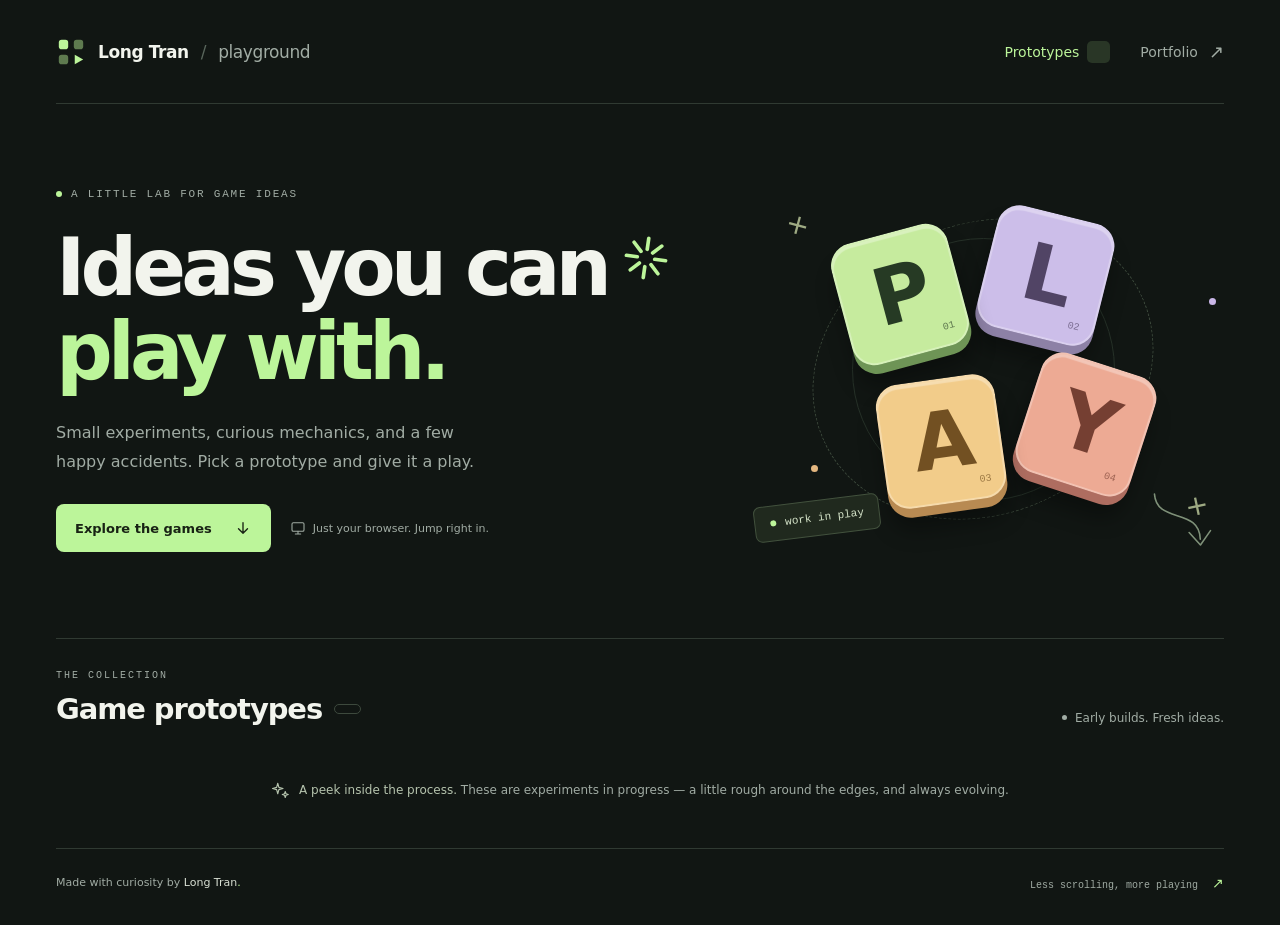
==== site/index.html @ a081f053 "Show gameplay demo videos on prototype card hover" ====
<!doctype html>
<html lang="en">
<head>
  <meta charset="utf-8">
  <meta name="viewport" content="width=device-width, initial-scale=1">
  <meta name="description" content="A little playground for game ideas. Explore Long Tran's experiments and play the latest prototypes in your browser.">
  <meta name="theme-color" content="#111613">
  <title>Game Prototypes · Long Tran</title>
  <link rel="icon" href="./assets/playground.svg" type="image/svg+xml">
  <link rel="stylesheet" href="./catalog.css">
  <script src="./catalog.js" defer></script>
</head>
<body>
  <a class="skip-link" href="#prototypes">Skip to prototypes</a>
  <div class="catalog">
    <header class="site-header">
      <a class="brand" href="/" aria-label="Long Tran portfolio">
        <svg class="brand-mark" viewBox="0 0 32 32" fill="none" aria-hidden="true"><rect x="3" y="3" width="10" height="10" rx="3" fill="currentColor"/><rect x="19" y="3" width="10" height="10" rx="3" fill="currentColor" opacity=".45"/><rect x="3" y="19" width="10" height="10" rx="3" fill="currentColor" opacity=".45"/><path d="m20 19 9 5-9 5V19Z" fill="currentColor"/></svg>
        <span>Long Tran<span class="brand-divider">/</span><span class="brand-section">playground</span></span>
      </a>
      <nav class="navigation" aria-label="Main navigation">
        <a class="current" href="#prototypes">Prototypes <span class="nav-count"><!-- COUNT --></span></a>
        <a class="portfolio-link" href="/">Portfolio <span aria-hidden="true">↗</span></a>
      </nav>
    </header>
    <main>
      <section class="intro" aria-labelledby="page-title">
        <div class="intro-copy">
          <p class="eyebrow"><span class="status-dot" aria-hidden="true"></span> A little lab for game ideas</p>
          <h1 id="page-title">Ideas you can<br><span>play with.</span><svg class="title-spark" viewBox="0 0 60 60" fill="none" aria-hidden="true"><path d="M30 3v15m0 24v15M3 30h15m24 0h15M11 11l11 11m16 16 11 11M11 49l11-11m16-16 11-11" stroke="currentColor" stroke-width="5" stroke-linecap="round"/></svg></h1>
          <p class="description">Small experiments, curious mechanics, and a few happy accidents. Pick a prototype and give it a play.</p>
          <div class="intro-actions">
            <a class="button button-primary" href="#prototypes">Explore the games <svg viewBox="0 0 24 24" fill="none" aria-hidden="true"><path d="M12 5v14m-6-6 6 6 6-6" stroke="currentColor" stroke-width="1.8" stroke-linecap="round" stroke-linejoin="round"/></svg></a>
            <span class="browser-note"><svg viewBox="0 0 24 24" fill="none" aria-hidden="true"><rect x="3" y="4" width="18" height="13" rx="2" stroke="currentColor" stroke-width="1.6"/><path d="M8 21h8m-4-4v4" stroke="currentColor" stroke-width="1.6" stroke-linecap="round"/></svg>Just your browser. Jump right in.</span>
          </div>
        </div>
        <div class="hero-art" aria-hidden="true">
          <div class="orbit orbit-outer"></div><div class="orbit orbit-inner"></div>
          <span class="art-cross cross-one">+</span><span class="art-cross cross-two">+</span>
          <span class="art-dot dot-one"></span><span class="art-dot dot-two"></span>
          <div class="play-tile tile-p">P<span>01</span></div><div class="play-tile tile-l">L<span>02</span></div>
          <div class="play-tile tile-a">A<span>03</span></div><div class="play-tile tile-y">Y<span>04</span></div>
          <div class="art-caption"><span class="status-dot"></span> work in play</div>
          <svg class="art-arrow" viewBox="0 0 100 70" fill="none"><path d="M4 7c12 37 60 2 71 42m-16-5 18 12 8-21" stroke="currentColor" stroke-width="2" stroke-linecap="round" stroke-linejoin="round"/></svg>
        </div>
      </section>
      <section id="prototypes" class="library" aria-labelledby="library-title" tabindex="-1">
        <div class="library-heading">
          <div><p class="eyebrow section-eyebrow">The collection</p><h2 id="library-title">Game prototypes<span class="collection-count"><!-- COUNT --></span></h2></div>
          <p class="library-note"><span class="status-dot" aria-hidden="true"></span> Early builds. Fresh ideas.</p>
        </div>
        <!-- GAMES -->
        <aside class="playtest-note"><svg viewBox="0 0 24 24" fill="none" aria-hidden="true"><path d="m9 3 1.5 5.5L16 10l-5.5 1.5L9 17l-1.5-5.5L2 10l5.5-1.5L9 3Zm10 11 1 3 3 1-3 1-1 3-1-3-3-1 3-1 1-3Z" stroke="currentColor" stroke-width="1.5" stroke-linejoin="round"/></svg><p>A peek inside the process.<span> These are experiments in progress — a little rough around the edges, and always evolving.</span></p></aside>
      </section>
    </main>
    <footer class="site-footer"><p>Made with curiosity by <a href="/">Long Tran</a><span class="footer-dot" aria-hidden="true">.</span></p><span>Less scrolling, more playing <span aria-hidden="true">↗</span></span></footer>
  </div>
</body>
</html>
---- site/catalog.css ----
:root {
  color-scheme: dark;
  font-family: "Segoe UI", system-ui, sans-serif;
  color: #f2f4ed;
  background: #111613;
  --muted: #a1aca4;
  --accent: #bcf59a;
  --surface: #191f1b;
  --line: #303a32;
  --radius: 20px;
}
* { box-sizing: border-box; }
html { scroll-behavior: smooth; }
body { margin: 0; -webkit-font-smoothing: antialiased; }
a { color: inherit; text-decoration: none; touch-action: manipulation; }
svg { flex-shrink: 0; }
a:focus-visible, .library:focus-visible { outline: 3px solid var(--accent); outline-offset: 6px; border-radius: 5px; }
.skip-link { position: fixed; z-index: 10; top: 12px; left: 12px; padding: 12px 20px; color: #111613; background: var(--accent); border-radius: 8px; transform: translateY(-160%); }
.skip-link:focus { transform: translateY(0); }
.catalog { width: min(100% - 112px, 1248px); margin: 0 auto; }
.site-header { display: flex; align-items: center; justify-content: space-between; gap: 24px; min-height: 104px; border-bottom: 1px solid var(--line); }
.brand { display: inline-flex; align-items: center; gap: 12px; min-height: 44px; font-size: 17px; font-weight: 650; letter-spacing: -.4px; }
.brand-mark { width: 30px; height: 30px; color: var(--accent); }
.brand-divider { margin: 0 12px; color: #59665c; font-weight: 400; }
.brand-section { color: var(--muted); font-weight: 400; }
.navigation { display: flex; align-items: center; gap: 30px; font-size: 14px; }
.navigation a { display: inline-flex; align-items: center; gap: 8px; min-height: 44px; }
.navigation .current { color: var(--accent); }
.nav-count { display: grid; place-items: center; min-width: 23px; min-height: 22px; padding: 0 5px; background: #293626; border-radius: 5px; font: 11px ui-monospace, monospace; }
.portfolio-link { color: var(--muted); }
.portfolio-link span { margin-left: 3px; font-size: 18px; }
.brand:hover, .portfolio-link:hover, .site-footer a:hover { color: var(--accent); }
.intro { display: grid; grid-template-columns: 1.25fr 1fr; align-items: center; gap: 40px; padding: 82px 0 86px; }
.eyebrow { display: flex; align-items: center; gap: 9px; margin: 0 0 23px; color: var(--muted); font: 11px/1.5 ui-monospace, "Cascadia Mono", monospace; letter-spacing: 1.8px; text-transform: uppercase; }
.status-dot { display: inline-block; width: 6px; height: 6px; flex: 0 0 6px; border-radius: 50%; background: var(--accent); }
h1 { position: relative; width: fit-content; margin: 0; font-size: clamp(54px, 6.2vw, 84px); line-height: 1.06; font-weight: 700; letter-spacing: -5px; }
h1 > span { color: var(--accent); }
.title-spark { position: absolute; width: 44px; height: 44px; top: 10px; right: -61px; color: var(--accent); transform: rotate(8deg); }
.description { max-width: 420px; margin: 25px 0 28px; color: var(--muted); font-size: 16px; line-height: 1.8; }
.intro-actions { display: flex; align-items: center; flex-wrap: wrap; gap: 19px; }
.button { display: inline-flex; justify-content: center; align-items: center; gap: 22px; min-height: 48px; padding: 0 19px; border-radius: 8px; font-size: 13px; font-weight: 650; transition: background .18s, transform .18s; }
.button svg { width: 18px; height: 18px; }
.button-primary { color: #182214; background: var(--accent); }
.button-primary:hover { background: #d1ffb7; transform: translateY(-2px); }
.button-primary:active { transform: translateY(0); }
.browser-note { display: inline-flex; align-items: center; gap: 7px; color: var(--muted); font-size: 11px; }
.browser-note svg { width: 16px; height: 16px; }
.hero-art { position: relative; width: 100%; max-width: 470px; height: 345px; justify-self: end; }
.orbit { position: absolute; border: 1px dashed #3c493b; border-radius: 50%; }
.orbit-outer { width: 350px; height: 350px; left: 54px; top: -3px; transform: rotate(-24deg) scaleY(.83); }
.orbit-inner { width: 263px; height: 263px; left: 98px; top: 41px; border-style: solid; border-color: #263128; }
.play-tile { position: absolute; display: grid; place-items: center; width: 120px; height: 125px; border-radius: 23px; border: 2px solid #ffffff47; color: #263a24; font-size: 79px; line-height: 1; font-weight: 800; letter-spacing: -5px; box-shadow: inset 0 3px 1px #ffffff55, 0 9px 0 var(--tile-edge), 0 22px 22px #0005; }
.play-tile > span { position: absolute; bottom: 12px; right: 13px; font: 10px ui-monospace, monospace; letter-spacing: 0; opacity: .65; }
.tile-p { --tile-edge: #6e9456; left: 86px; top: 35px; background: #c6eb9e; transform: rotate(-15deg); z-index: 2; }
.tile-l { --tile-edge: #8d81a6; left: 232px; top: 16px; background: #ccbee9; transform: rotate(14deg); color: #514465; }
.tile-a { --tile-edge: #b88a52; left: 127px; top: 182px; background: #f2cc8a; transform: rotate(-8deg); color: #725022; z-index: 3; }
.tile-y { --tile-edge: #ae6d60; left: 272px; top: 165px; background: #edaa94; transform: rotate(18deg); color: #753f32; z-index: 2; }
.art-cross { position: absolute; color: #9eaa83; font-size: 28px; font-weight: 300; }
.cross-one { top: 11px; left: 32px; transform: rotate(15deg); }
.cross-two { bottom: 20px; right: 16px; transform: rotate(-12deg); }
.art-dot { position: absolute; width: 7px; height: 7px; border-radius: 50%; background: #c9b6e7; }
.dot-one { top: 101px; right: 8px; }
.dot-two { bottom: 70px; left: 57px; background: #e4b780; }
.art-caption { position: absolute; z-index: 4; left: 0; bottom: 6px; display: flex; align-items: center; gap: 9px; padding: 11px 15px; border: 1px solid #42513d; border-radius: 7px; background: #20291e; color: #d6e5ca; font: 11px ui-monospace, monospace; transform: rotate(-7deg); }
.art-arrow { position: absolute; width: 78px; height: 60px; right: 1px; bottom: -12px; color: #7e9078; transform: rotate(14deg); }
.library { scroll-margin-top: 30px; padding-bottom: 48px; }
.library-heading { display: flex; justify-content: space-between; align-items: flex-end; flex-wrap: wrap; gap: 20px; padding: 29px 0 26px; border-top: 1px solid var(--line); }
.section-eyebrow { margin-bottom: 8px; font-size: 10px; letter-spacing: 2px; }
h2 { display: flex; align-items: center; gap: 12px; margin: 0; font-size: 29px; line-height: 1.25; font-weight: 600; letter-spacing: -1.1px; }
.collection-count { min-width: 27px; padding: 4px 7px; border: 1px solid #3d493d; border-radius: 7px; color: #c2cdbf; font: 12px/1 ui-monospace, monospace; text-align: center; letter-spacing: 0; }
.library-note { display: flex; align-items: center; gap: 8px; margin: 0 0 3px; color: var(--muted); font-size: 12px; }
.library-note .status-dot { width: 5px; height: 5px; flex-basis: 5px; background: #a1aca4; }
.games { display: grid; grid-template-columns: repeat(3, minmax(0, 1fr)); gap: 22px; margin: 0; padding: 0; list-style: none; }
.games > li { min-width: 0; }
.game { display: flex; flex-direction: column; height: 100%; overflow: hidden; border: 1px solid var(--line); border-radius: var(--radius); background: var(--surface); transition: border-color .2s, transform .2s, box-shadow .2s; }
.game:hover { border-color: #7b9869; transform: translateY(-5px); box-shadow: 0 14px 30px #0003; }
.game:active { transform: translateY(-1px); }
.game:focus-visible { outline-offset: 5px; border-radius: var(--radius); }
.game-art { position: relative; overflow: hidden; aspect-ratio: 1.6; background: #25382e; }
.game-art img { display: block; width: 100%; height: 100%; object-fit: cover; transition: transform .3s, filter .2s, opacity .2s; }
.game:hover .game-art img { transform: scale(1.035); }
.game-demo { position: absolute; inset: 0; width: 100%; height: 100%; object-fit: contain; opacity: 0; pointer-events: none; transition: opacity .2s; }
.game.is-previewing .game-demo { opacity: 1; }
.game.is-previewing .game-art img { filter: blur(7px); opacity: .28; transform: scale(1.08); }
.preview-hint { position: absolute; bottom: 12px; left: 12px; display: none; align-items: center; gap: 5px; padding: 7px 9px; border: 1px solid #ffffff29; border-radius: 6px; background: #102319e6; color: #f5f7ef; font-size: 10px; pointer-events: none; }
.preview-hint svg { width: 12px; height: 12px; }
.preview-label-playing { display: none; }
.is-previewing .preview-label-idle { display: none; }
.is-previewing .preview-label-playing { display: inline; }
.preview-enabled:focus-visible .preview-hint { display: inline-flex; }
@media (hover: hover) and (pointer: fine) { .preview-enabled .preview-hint { display: inline-flex; } }
.game-number { position: absolute; top: 15px; left: 16px; color: #ffffffae; font: 10px ui-monospace, monospace; letter-spacing: 1px; }
.build-badge { position: absolute; top: 14px; right: 14px; display: flex; align-items: center; gap: 6px; padding: 6px 8px; color: #f5f7ef; background: #102319c9; border: 1px solid #ffffff29; border-radius: 5px; font: 9px ui-monospace, monospace; letter-spacing: .3px; }
.build-badge .status-dot { width: 4px; height: 4px; flex-basis: 4px; }
.game-body { display: flex; flex-direction: column; flex: 1; padding: 23px 23px 20px; }
.game-category { margin: 0 0 10px; color: #b1bead; font: 10px ui-monospace, monospace; letter-spacing: 1.3px; text-transform: uppercase; }
.game h3 { margin: 0; font-size: 23px; font-weight: 600; line-height: 1.25; letter-spacing: -.7px; }
.game-description { margin: 12px 0 22px; color: var(--muted); font-size: 13px; line-height: 1.8; }
.game-footer { display: flex; align-items: center; justify-content: space-between; gap: 10px; margin-top: auto; padding-top: 17px; border-top: 1px solid var(--line); }
.platform { display: inline-flex; align-items: center; gap: 6px; color: var(--muted); font-size: 11px; }
.platform svg { width: 14px; height: 14px; }
.play-link { display: inline-flex; align-items: center; gap: 7px; min-height: 28px; color: var(--accent); font-size: 12px; font-weight: 600; }
.play-link svg { width: 15px; height: 15px; }
.playtest-note { display: flex; justify-content: center; align-items: flex-start; gap: 10px; padding: 26px 0 0; color: #b6c4ae; }
.playtest-note svg { width: 18px; height: 18px; margin-top: 1px; }
.playtest-note p { margin: 0; font-size: 12px; line-height: 1.7; }
.playtest-note p > span { color: var(--muted); }
.empty { padding: 48px 24px; border: 1px dashed var(--line); border-radius: var(--radius); color: var(--muted); line-height: 1.7; text-align: center; }
.site-footer { display: flex; justify-content: space-between; align-items: center; gap: 16px; padding: 25px 0 32px; border-top: 1px solid var(--line); color: var(--muted); font-size: 11px; line-height: 1.7; }
.site-footer p { margin: 0; }
.site-footer a { color: #d9e0d4; }
.footer-dot { color: var(--accent); }
.site-footer > span { font: 10px ui-monospace, monospace; }
.site-footer > span > span { margin-left: 8px; color: var(--accent); font-size: 14px; }
@media (min-width: 1440px) { .intro { padding: 94px 0 100px; } }
@media (max-width: 1100px) {
  .catalog { width: calc(100% - 64px); }
  .intro { grid-template-columns: 1.15fr 1fr; gap: 0; padding: 66px 0 72px; }
  h1 { letter-spacing: -3px; }
  .title-spark { width: 33px; height: 33px; right: -44px; }
  .hero-art { transform: scale(.85); transform-origin: right center; }
  .intro-actions { align-items: flex-start; flex-direction: column; gap: 14px; }
  .games { gap: 16px; }
  .game-body { padding: 20px 18px 17px; }
  .game h3 { font-size: 21px; }
}
@media (max-width: 780px) {
  .catalog { width: calc(100% - 40px); }
  .site-header { min-height: 84px; }
  .navigation { gap: 18px; }
  .brand-section, .brand-divider { display: none; }
  .intro { grid-template-columns: 1fr; position: relative; padding: 55px 0 46px; }
  .intro-copy { z-index: 1; }
  h1 { font-size: 66px; }
  .hero-art { position: absolute; right: -13px; top: 34px; width: 470px; opacity: .27; transform: scale(.72); transform-origin: right top; pointer-events: none; }
  .description { max-width: 390px; }
  .intro-actions { flex-direction: row; align-items: center; gap: 18px; }
  .games { grid-template-columns: repeat(2, minmax(0, 1fr)); gap: 18px; }
  .game-art { aspect-ratio: 1.45; }
  .playtest-note { justify-content: flex-start; }
}
@media (max-width: 540px) {
  .catalog { width: calc(100% - 36px); }
  .site-header { min-height: 76px; gap: 12px; }
  .brand { font-size: 15px; gap: 8px; }
  .brand-mark { width: 26px; height: 26px; }
  .navigation { gap: 16px; font-size: 12px; }
  .nav-count { display: none; }
  .intro { padding-top: 43px; padding-bottom: 37px; }
  .eyebrow { font-size: 9px; letter-spacing: 1.5px; margin-bottom: 21px; }
  h1 { font-size: clamp(46px, 12.8vw, 66px); letter-spacing: -2.8px; }
  .title-spark { top: 7px; right: -35px; width: 27px; height: 27px; }
  .hero-art { display: none; }
  .description { font-size: 16px; line-height: 1.8; margin: 23px 0; }
  .intro-actions { gap: 15px; }
  .button { min-height: 48px; font-size: 12px; }
  .browser-note { font-size: 10px; }
  .library-heading { padding: 24px 0; gap: 14px; }
  .section-eyebrow { margin-bottom: 8px; }
  h2 { font-size: 27px; }
  .library-note { font-size: 11px; }
  .games { grid-template-columns: 1fr; gap: 22px; }
  .game-art { aspect-ratio: 1.65; }
  .game-body { padding: 22px; }
  .game h3 { font-size: 24px; }
  .game-description { font-size: 16px; margin-bottom: 20px; }
  .game-category { font-size: 10px; }
  .game-footer { padding-top: 16px; }
  .play-link { font-size: 13px; min-height: 30px; }
  .platform { font-size: 12px; }
  .playtest-note { padding-top: 24px; }
  .playtest-note p { font-size: 12px; }
  .library { padding-bottom: 30px; }
  .site-footer { align-items: flex-start; flex-direction: column; gap: 10px; padding: 22px 0 26px; }
}
@media (prefers-reduced-motion: reduce) {
  html { scroll-behavior: auto; }
  *, *::before, *::after { transition: none !important; }
  .preview-hint { display: none !important; }
}
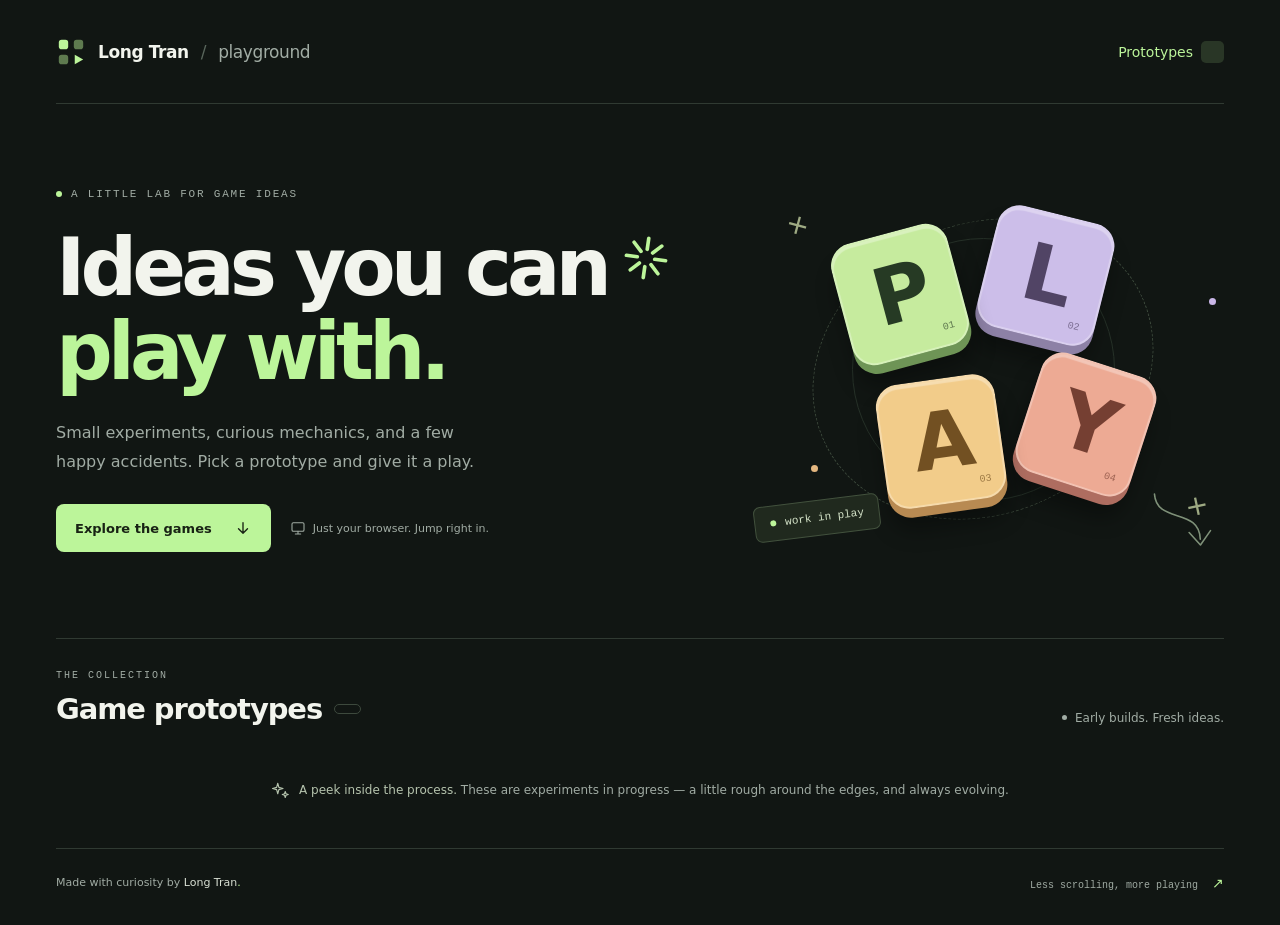
==== commit 04fd5f04: "Remove portfolio button from prototype navigation" ====
--- a/site/index.html
+++ b/site/index.html
@@ -20,7 +20,6 @@
       </a>
       <nav class="navigation" aria-label="Main navigation">
         <a class="current" href="#prototypes">Prototypes <span class="nav-count"><!-- COUNT --></span></a>
-        <a class="portfolio-link" href="/">Portfolio <span aria-hidden="true">↗</span></a>
       </nav>
     </header>
     <main>
--- a/site/catalog.css
+++ b/site/catalog.css
@@ -27,9 +27,7 @@
 .navigation a { display: inline-flex; align-items: center; gap: 8px; min-height: 44px; }
 .navigation .current { color: var(--accent); }
 .nav-count { display: grid; place-items: center; min-width: 23px; min-height: 22px; padding: 0 5px; background: #293626; border-radius: 5px; font: 11px ui-monospace, monospace; }
-.portfolio-link { color: var(--muted); }
-.portfolio-link span { margin-left: 3px; font-size: 18px; }
-.brand:hover, .portfolio-link:hover, .site-footer a:hover { color: var(--accent); }
+.brand:hover, .site-footer a:hover { color: var(--accent); }
 .intro { display: grid; grid-template-columns: 1.25fr 1fr; align-items: center; gap: 40px; padding: 82px 0 86px; }
 .eyebrow { display: flex; align-items: center; gap: 9px; margin: 0 0 23px; color: var(--muted); font: 11px/1.5 ui-monospace, "Cascadia Mono", monospace; letter-spacing: 1.8px; text-transform: uppercase; }
 .status-dot { display: inline-block; width: 6px; height: 6px; flex: 0 0 6px; border-radius: 50%; background: var(--accent); }
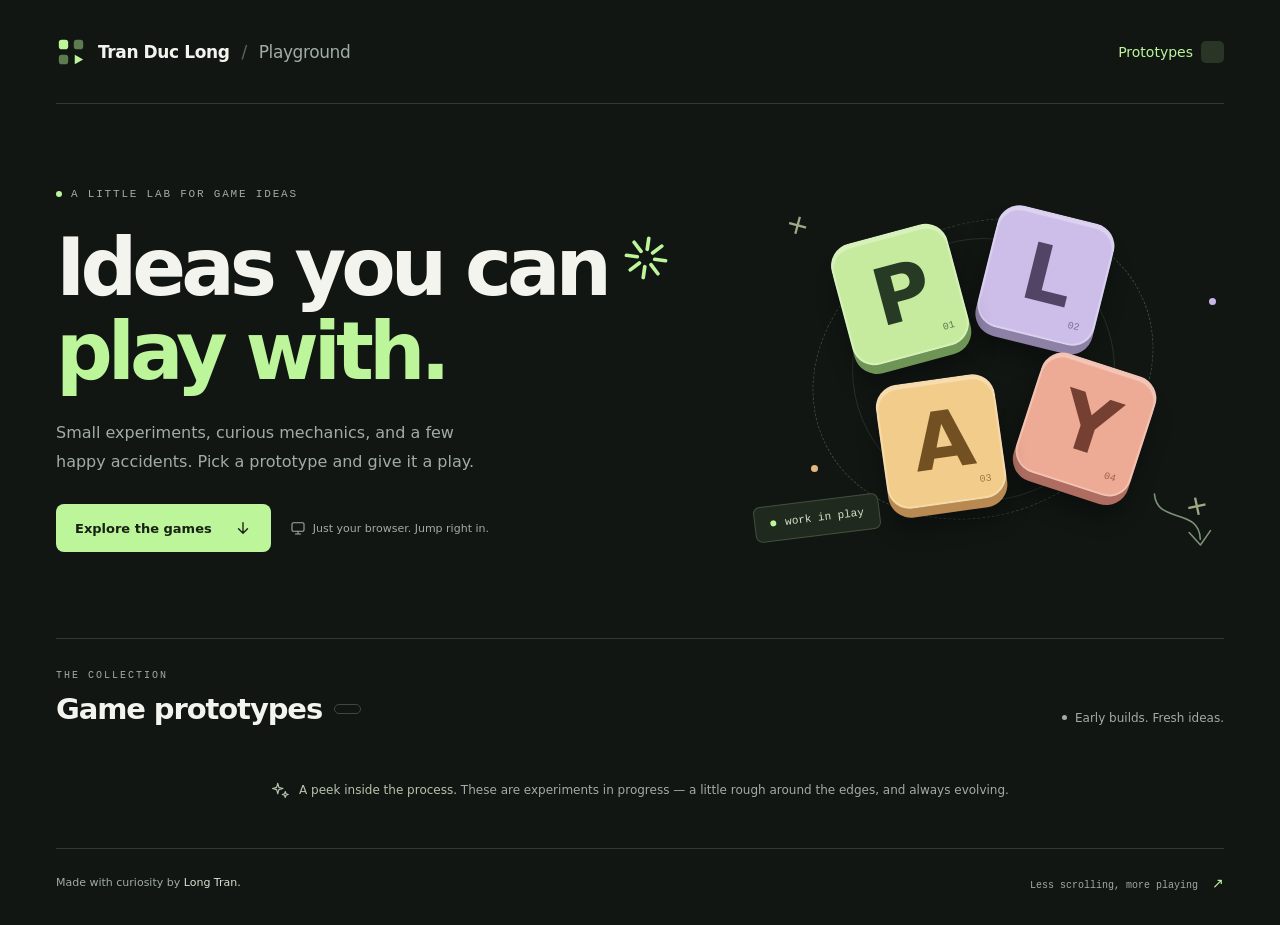
==== commit e04e3438: "Update playground brand to Tran Duc Long" ====
--- a/site/index.html
+++ b/site/index.html
@@ -14,10 +14,10 @@
   <a class="skip-link" href="#prototypes">Skip to prototypes</a>
   <div class="catalog">
     <header class="site-header">
-      <a class="brand" href="/" aria-label="Long Tran portfolio">
+      <div class="brand">
         <svg class="brand-mark" viewBox="0 0 32 32" fill="none" aria-hidden="true"><rect x="3" y="3" width="10" height="10" rx="3" fill="currentColor"/><rect x="19" y="3" width="10" height="10" rx="3" fill="currentColor" opacity=".45"/><rect x="3" y="19" width="10" height="10" rx="3" fill="currentColor" opacity=".45"/><path d="m20 19 9 5-9 5V19Z" fill="currentColor"/></svg>
-        <span>Long Tran<span class="brand-divider">/</span><span class="brand-section">playground</span></span>
-      </a>
+        <span>Tran Duc Long<span class="brand-divider">/</span><span class="brand-section">Playground</span></span>
+      </div>
       <nav class="navigation" aria-label="Main navigation">
         <a class="current" href="#prototypes">Prototypes <span class="nav-count"><!-- COUNT --></span></a>
       </nav>
--- a/site/catalog.css
+++ b/site/catalog.css
@@ -27,7 +27,7 @@
 .navigation a { display: inline-flex; align-items: center; gap: 8px; min-height: 44px; }
 .navigation .current { color: var(--accent); }
 .nav-count { display: grid; place-items: center; min-width: 23px; min-height: 22px; padding: 0 5px; background: #293626; border-radius: 5px; font: 11px ui-monospace, monospace; }
-.brand:hover, .site-footer a:hover { color: var(--accent); }
+.site-footer a:hover { color: var(--accent); }
 .intro { display: grid; grid-template-columns: 1.25fr 1fr; align-items: center; gap: 40px; padding: 82px 0 86px; }
 .eyebrow { display: flex; align-items: center; gap: 9px; margin: 0 0 23px; color: var(--muted); font: 11px/1.5 ui-monospace, "Cascadia Mono", monospace; letter-spacing: 1.8px; text-transform: uppercase; }
 .status-dot { display: inline-block; width: 6px; height: 6px; flex: 0 0 6px; border-radius: 50%; background: var(--accent); }
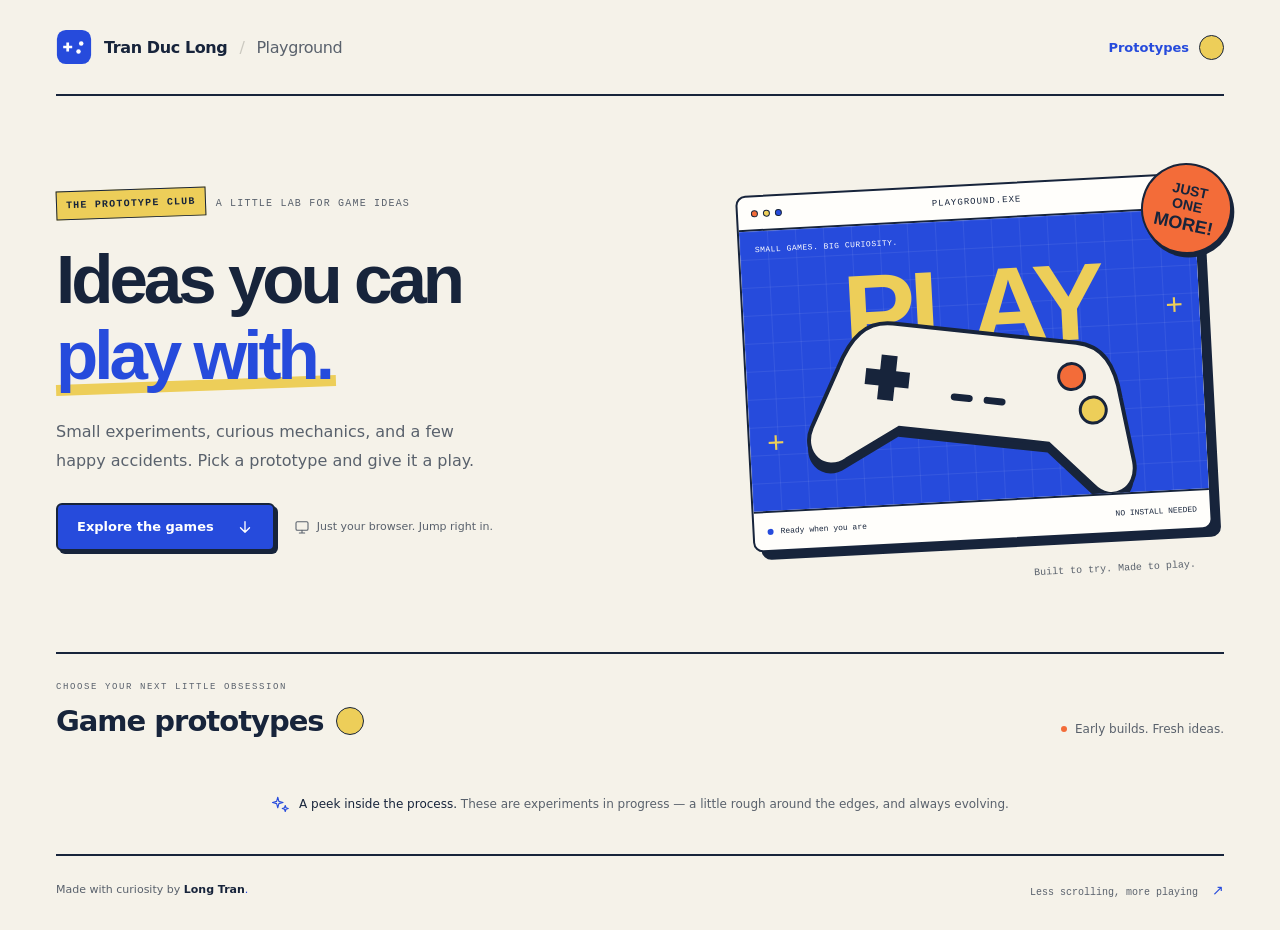
==== commit b9dca50b: "Redesign prototype homepage with Arcade Lab theme" ====
--- a/site/index.html
+++ b/site/index.html
@@ -4,7 +4,7 @@
   <meta charset="utf-8">
   <meta name="viewport" content="width=device-width, initial-scale=1">
   <meta name="description" content="A little playground for game ideas. Explore Long Tran's experiments and play the latest prototypes in your browser.">
-  <meta name="theme-color" content="#111613">
+  <meta name="theme-color" content="#f5f2e9">
   <title>Game Prototypes · Long Tran</title>
   <link rel="icon" href="./assets/playground.svg" type="image/svg+xml">
   <link rel="stylesheet" href="./catalog.css">
@@ -15,7 +15,7 @@
   <div class="catalog">
     <header class="site-header">
       <div class="brand">
-        <svg class="brand-mark" viewBox="0 0 32 32" fill="none" aria-hidden="true"><rect x="3" y="3" width="10" height="10" rx="3" fill="currentColor"/><rect x="19" y="3" width="10" height="10" rx="3" fill="currentColor" opacity=".45"/><rect x="3" y="19" width="10" height="10" rx="3" fill="currentColor" opacity=".45"/><path d="m20 19 9 5-9 5V19Z" fill="currentColor"/></svg>
+        <svg class="brand-mark" viewBox="0 0 40 40" fill="none" aria-hidden="true"><rect x="1" y="1" width="38" height="38" rx="10" fill="currentColor"/><path d="M13 15v10m-5-5h10" stroke="#fff" stroke-width="3"/><circle cx="28" cy="16" r="2.5" fill="#fff"/><circle cx="25" cy="25" r="2.5" fill="#fff"/></svg>
         <span>Tran Duc Long<span class="brand-divider">/</span><span class="brand-section">Playground</span></span>
       </div>
       <nav class="navigation" aria-label="Main navigation">
@@ -25,8 +25,8 @@
     <main>
       <section class="intro" aria-labelledby="page-title">
         <div class="intro-copy">
-          <p class="eyebrow"><span class="status-dot" aria-hidden="true"></span> A little lab for game ideas</p>
-          <h1 id="page-title">Ideas you can<br><span>play with.</span><svg class="title-spark" viewBox="0 0 60 60" fill="none" aria-hidden="true"><path d="M30 3v15m0 24v15M3 30h15m24 0h15M11 11l11 11m16 16 11 11M11 49l11-11m16-16 11-11" stroke="currentColor" stroke-width="5" stroke-linecap="round"/></svg></h1>
+          <p class="eyebrow"><span class="eyebrow-label">The prototype club</span> A little lab for game ideas</p>
+          <h1 id="page-title">Ideas you can<br><span>play with.</span></h1>
           <p class="description">Small experiments, curious mechanics, and a few happy accidents. Pick a prototype and give it a play.</p>
           <div class="intro-actions">
             <a class="button button-primary" href="#prototypes">Explore the games <svg viewBox="0 0 24 24" fill="none" aria-hidden="true"><path d="M12 5v14m-6-6 6 6 6-6" stroke="currentColor" stroke-width="1.8" stroke-linecap="round" stroke-linejoin="round"/></svg></a>
@@ -34,18 +34,23 @@
           </div>
         </div>
         <div class="hero-art" aria-hidden="true">
-          <div class="orbit orbit-outer"></div><div class="orbit orbit-inner"></div>
-          <span class="art-cross cross-one">+</span><span class="art-cross cross-two">+</span>
-          <span class="art-dot dot-one"></span><span class="art-dot dot-two"></span>
-          <div class="play-tile tile-p">P<span>01</span></div><div class="play-tile tile-l">L<span>02</span></div>
-          <div class="play-tile tile-a">A<span>03</span></div><div class="play-tile tile-y">Y<span>04</span></div>
-          <div class="art-caption"><span class="status-dot"></span> work in play</div>
-          <svg class="art-arrow" viewBox="0 0 100 70" fill="none"><path d="M4 7c12 37 60 2 71 42m-16-5 18 12 8-21" stroke="currentColor" stroke-width="2" stroke-linecap="round" stroke-linejoin="round"/></svg>
+          <div class="arcade-window">
+            <div class="arcade-toolbar"><span class="window-dots"><i></i><i></i><i></i></span><span>PLAYGROUND.EXE</span><span>↗</span></div>
+            <div class="arcade-screen">
+              <div class="screen-label"><span>Small games. Big curiosity.</span><span>01 / ∞</span></div>
+              <span class="screen-word">PLAY</span>
+              <svg class="controller" viewBox="0 0 360 190" fill="none"><path d="M88 31c-27 0-41 18-50 50L18 143c-8 27 18 45 38 28l49-37h150l49 37c20 17 46-1 38-28l-20-62c-9-32-23-50-50-50H88Z" fill="#17243b" transform="translate(0 9)"/><path d="M88 31c-27 0-41 18-50 50L18 143c-8 27 18 45 38 28l49-37h150l49 37c20 17 46-1 38-28l-20-62c-9-32-23-50-50-50H88Z" fill="#f5f2e9" stroke="#17243b" stroke-width="4"/><path d="M88 63v45m-22-22h44" stroke="#17243b" stroke-width="16" stroke-linejoin="round"/><circle cx="271" cy="65" r="13" fill="#f36c39" stroke="#17243b" stroke-width="3"/><circle cx="296" cy="96" r="13" fill="#edce59" stroke="#17243b" stroke-width="3"/><rect x="153" y="94" width="22" height="7" rx="3.5" fill="#17243b"/><rect x="186" y="94" width="22" height="7" rx="3.5" fill="#17243b"/></svg>
+              <span class="screen-cross cross-one">+</span><span class="screen-cross cross-two">+</span>
+            </div>
+            <div class="arcade-status"><span><span class="status-dot"></span> Ready when you are</span><span>NO INSTALL NEEDED</span></div>
+          </div>
+          <div class="play-sticker">JUST<br>ONE<br><span>MORE!</span></div>
+          <span class="art-caption">Built to try. Made to play.</span>
         </div>
       </section>
       <section id="prototypes" class="library" aria-labelledby="library-title" tabindex="-1">
         <div class="library-heading">
-          <div><p class="eyebrow section-eyebrow">The collection</p><h2 id="library-title">Game prototypes<span class="collection-count"><!-- COUNT --></span></h2></div>
+          <div><p class="eyebrow section-eyebrow">Choose your next little obsession</p><h2 id="library-title">Game prototypes<span class="collection-count"><!-- COUNT --></span></h2></div>
           <p class="library-note"><span class="status-dot" aria-hidden="true"></span> Early builds. Fresh ideas.</p>
         </div>
         <!-- GAMES -->
--- a/site/catalog.css
+++ b/site/catalog.css
@@ -1,172 +1,197 @@
 :root {
-  color-scheme: dark;
-  font-family: "Segoe UI", system-ui, sans-serif;
-  color: #f2f4ed;
-  background: #111613;
-  --muted: #a1aca4;
-  --accent: #bcf59a;
-  --surface: #191f1b;
-  --line: #303a32;
-  --radius: 20px;
+  color-scheme: light;
+  --bg: #f5f2e9;
+  --surface: #fffefb;
+  --ink: #17243b;
+  --muted: #59616c;
+  --accent: #264bdc;
+  --accent-hover: #1737b0;
+  --on-accent: #ffffff;
+  --warm: #f36c39;
+  --yellow: #edce59;
+  --line: #cbc9c0;
+  --media-overlay: #17243bea;
+  --radius: 12px;
+  --font-body: "Segoe UI", system-ui, sans-serif;
+  --font-display: "Arial Black", "Segoe UI", sans-serif;
+  --font-mono: "Cascadia Mono", Consolas, monospace;
+  font-family: var(--font-body);
+  color: var(--ink);
+  background: var(--bg);
 }
 * { box-sizing: border-box; }
 html { scroll-behavior: smooth; }
 body { margin: 0; -webkit-font-smoothing: antialiased; }
 a { color: inherit; text-decoration: none; touch-action: manipulation; }
 svg { flex-shrink: 0; }
-a:focus-visible, .library:focus-visible { outline: 3px solid var(--accent); outline-offset: 6px; border-radius: 5px; }
-.skip-link { position: fixed; z-index: 10; top: 12px; left: 12px; padding: 12px 20px; color: #111613; background: var(--accent); border-radius: 8px; transform: translateY(-160%); }
+a:focus-visible, .library:focus-visible { outline: 3px solid var(--accent); outline-offset: 6px; border-radius: 4px; }
+.skip-link { position: fixed; z-index: 10; top: 12px; left: 12px; padding: 12px 20px; color: var(--on-accent); background: var(--accent); border-radius: 6px; transform: translateY(-160%); }
 .skip-link:focus { transform: translateY(0); }
 .catalog { width: min(100% - 112px, 1248px); margin: 0 auto; }
-.site-header { display: flex; align-items: center; justify-content: space-between; gap: 24px; min-height: 104px; border-bottom: 1px solid var(--line); }
-.brand { display: inline-flex; align-items: center; gap: 12px; min-height: 44px; font-size: 17px; font-weight: 650; letter-spacing: -.4px; }
-.brand-mark { width: 30px; height: 30px; color: var(--accent); }
-.brand-divider { margin: 0 12px; color: #59665c; font-weight: 400; }
+.site-header { display: flex; align-items: center; justify-content: space-between; gap: 24px; min-height: 96px; border-bottom: 2px solid var(--ink); }
+.brand { display: inline-flex; align-items: center; gap: 12px; min-height: 44px; font-size: 16px; font-weight: 700; letter-spacing: -.4px; }
+.brand-mark { width: 36px; height: 36px; color: var(--accent); }
+.brand-divider { margin: 0 12px; color: var(--line); font-weight: 400; }
 .brand-section { color: var(--muted); font-weight: 400; }
-.navigation { display: flex; align-items: center; gap: 30px; font-size: 14px; }
-.navigation a { display: inline-flex; align-items: center; gap: 8px; min-height: 44px; }
+.navigation { font-size: 13px; font-weight: 650; }
+.navigation a { display: inline-flex; align-items: center; gap: 10px; min-height: 44px; }
 .navigation .current { color: var(--accent); }
-.nav-count { display: grid; place-items: center; min-width: 23px; min-height: 22px; padding: 0 5px; background: #293626; border-radius: 5px; font: 11px ui-monospace, monospace; }
-.site-footer a:hover { color: var(--accent); }
-.intro { display: grid; grid-template-columns: 1.25fr 1fr; align-items: center; gap: 40px; padding: 82px 0 86px; }
-.eyebrow { display: flex; align-items: center; gap: 9px; margin: 0 0 23px; color: var(--muted); font: 11px/1.5 ui-monospace, "Cascadia Mono", monospace; letter-spacing: 1.8px; text-transform: uppercase; }
+.nav-count { display: grid; place-items: center; min-width: 25px; min-height: 25px; padding: 0 5px; color: var(--ink); background: var(--yellow); border: 1px solid var(--ink); border-radius: 50%; font: 11px var(--font-mono); }
+.intro { display: grid; grid-template-columns: 1.15fr 1fr; align-items: center; gap: 60px; padding: 75px 0 83px; }
+.eyebrow { display: flex; align-items: center; flex-wrap: wrap; gap: 10px; margin: 0 0 24px; color: var(--muted); font: 10px/1.5 var(--font-mono); letter-spacing: 1.2px; text-transform: uppercase; }
+.eyebrow-label { padding: 6px 9px; background: var(--yellow); color: var(--ink); border: 1px solid var(--ink); transform: rotate(-2deg); font-weight: 700; }
 .status-dot { display: inline-block; width: 6px; height: 6px; flex: 0 0 6px; border-radius: 50%; background: var(--accent); }
-h1 { position: relative; width: fit-content; margin: 0; font-size: clamp(54px, 6.2vw, 84px); line-height: 1.06; font-weight: 700; letter-spacing: -5px; }
-h1 > span { color: var(--accent); }
-.title-spark { position: absolute; width: 44px; height: 44px; top: 10px; right: -61px; color: var(--accent); transform: rotate(8deg); }
-.description { max-width: 420px; margin: 25px 0 28px; color: var(--muted); font-size: 16px; line-height: 1.8; }
+h1 { width: fit-content; margin: 0; font-family: var(--font-display); font-size: clamp(50px, 5.4vw, 76px); line-height: 1.09; font-weight: 900; letter-spacing: -4px; }
+h1 > span { position: relative; isolation: isolate; display: inline-block; color: var(--accent); }
+h1 > span::after { position: absolute; z-index: -1; content: ""; left: 0; right: -5px; bottom: 2px; height: 11px; background: var(--yellow); transform: rotate(-2deg); }
+.description { max-width: 420px; margin: 25px 0 27px; color: var(--muted); font-size: 16px; line-height: 1.8; }
 .intro-actions { display: flex; align-items: center; flex-wrap: wrap; gap: 19px; }
-.button { display: inline-flex; justify-content: center; align-items: center; gap: 22px; min-height: 48px; padding: 0 19px; border-radius: 8px; font-size: 13px; font-weight: 650; transition: background .18s, transform .18s; }
+.button { display: inline-flex; justify-content: center; align-items: center; gap: 22px; min-height: 48px; padding: 0 19px; border: 2px solid var(--ink); border-radius: 6px; font-size: 13px; font-weight: 700; transition: background .18s, transform .18s, box-shadow .18s; }
 .button svg { width: 18px; height: 18px; }
-.button-primary { color: #182214; background: var(--accent); }
-.button-primary:hover { background: #d1ffb7; transform: translateY(-2px); }
-.button-primary:active { transform: translateY(0); }
+.button-primary { color: var(--on-accent); background: var(--accent); box-shadow: 3px 3px 0 var(--ink); }
+.button-primary:hover { background: var(--accent-hover); transform: translate(-1px, -2px); box-shadow: 5px 5px 0 var(--ink); }
+.button-primary:active { transform: translate(2px, 2px); box-shadow: 1px 1px 0 var(--ink); }
 .browser-note { display: inline-flex; align-items: center; gap: 7px; color: var(--muted); font-size: 11px; }
 .browser-note svg { width: 16px; height: 16px; }
-.hero-art { position: relative; width: 100%; max-width: 470px; height: 345px; justify-self: end; }
-.orbit { position: absolute; border: 1px dashed #3c493b; border-radius: 50%; }
-.orbit-outer { width: 350px; height: 350px; left: 54px; top: -3px; transform: rotate(-24deg) scaleY(.83); }
-.orbit-inner { width: 263px; height: 263px; left: 98px; top: 41px; border-style: solid; border-color: #263128; }
-.play-tile { position: absolute; display: grid; place-items: center; width: 120px; height: 125px; border-radius: 23px; border: 2px solid #ffffff47; color: #263a24; font-size: 79px; line-height: 1; font-weight: 800; letter-spacing: -5px; box-shadow: inset 0 3px 1px #ffffff55, 0 9px 0 var(--tile-edge), 0 22px 22px #0005; }
-.play-tile > span { position: absolute; bottom: 12px; right: 13px; font: 10px ui-monospace, monospace; letter-spacing: 0; opacity: .65; }
-.tile-p { --tile-edge: #6e9456; left: 86px; top: 35px; background: #c6eb9e; transform: rotate(-15deg); z-index: 2; }
-.tile-l { --tile-edge: #8d81a6; left: 232px; top: 16px; background: #ccbee9; transform: rotate(14deg); color: #514465; }
-.tile-a { --tile-edge: #b88a52; left: 127px; top: 182px; background: #f2cc8a; transform: rotate(-8deg); color: #725022; z-index: 3; }
-.tile-y { --tile-edge: #ae6d60; left: 272px; top: 165px; background: #edaa94; transform: rotate(18deg); color: #753f32; z-index: 2; }
-.art-cross { position: absolute; color: #9eaa83; font-size: 28px; font-weight: 300; }
-.cross-one { top: 11px; left: 32px; transform: rotate(15deg); }
-.cross-two { bottom: 20px; right: 16px; transform: rotate(-12deg); }
-.art-dot { position: absolute; width: 7px; height: 7px; border-radius: 50%; background: #c9b6e7; }
-.dot-one { top: 101px; right: 8px; }
-.dot-two { bottom: 70px; left: 57px; background: #e4b780; }
-.art-caption { position: absolute; z-index: 4; left: 0; bottom: 6px; display: flex; align-items: center; gap: 9px; padding: 11px 15px; border: 1px solid #42513d; border-radius: 7px; background: #20291e; color: #d6e5ca; font: 11px ui-monospace, monospace; transform: rotate(-7deg); }
-.art-arrow { position: absolute; width: 78px; height: 60px; right: 1px; bottom: -12px; color: #7e9078; transform: rotate(14deg); }
-.library { scroll-margin-top: 30px; padding-bottom: 48px; }
-.library-heading { display: flex; justify-content: space-between; align-items: flex-end; flex-wrap: wrap; gap: 20px; padding: 29px 0 26px; border-top: 1px solid var(--line); }
-.section-eyebrow { margin-bottom: 8px; font-size: 10px; letter-spacing: 2px; }
-h2 { display: flex; align-items: center; gap: 12px; margin: 0; font-size: 29px; line-height: 1.25; font-weight: 600; letter-spacing: -1.1px; }
-.collection-count { min-width: 27px; padding: 4px 7px; border: 1px solid #3d493d; border-radius: 7px; color: #c2cdbf; font: 12px/1 ui-monospace, monospace; text-align: center; letter-spacing: 0; }
+.hero-art { position: relative; width: 100%; max-width: 480px; padding: 13px 20px 28px 0; justify-self: end; }
+.arcade-window { overflow: hidden; border: 2px solid var(--ink); border-radius: 10px; background: var(--surface); box-shadow: 8px 8px 0 var(--ink); transform: rotate(-3deg); }
+.arcade-toolbar { display: flex; justify-content: space-between; align-items: center; gap: 10px; height: 34px; padding: 0 13px; border-bottom: 2px solid var(--ink); font: 9px var(--font-mono); letter-spacing: 1px; }
+.window-dots { display: flex; gap: 5px; }
+.window-dots i { width: 7px; height: 7px; border: 1px solid var(--ink); border-radius: 50%; }
+.window-dots i:first-child { background: var(--warm); }
+.window-dots i:nth-child(2) { background: var(--yellow); }
+.window-dots i:last-child { background: var(--accent); }
+.arcade-screen { position: relative; display: flex; justify-content: center; align-items: flex-start; height: 280px; padding-top: 34px; overflow: hidden; color: var(--on-accent); background-color: var(--accent); background-image: linear-gradient(#ffffff12 1px, transparent 1px), linear-gradient(90deg, #ffffff12 1px, transparent 1px); background-size: 28px 28px; }
+.screen-label { position: absolute; display: flex; justify-content: space-between; left: 15px; right: 15px; top: 14px; font: 8px var(--font-mono); letter-spacing: .5px; text-transform: uppercase; }
+.screen-word { font: 900 clamp(70px, 8.5vw, 120px)/1 var(--font-display); letter-spacing: -6px; color: var(--yellow); }
+.controller { position: absolute; width: 79%; height: auto; bottom: 8px; left: 11%; transform: rotate(9deg); }
+.screen-cross { position: absolute; font: 30px var(--font-mono); color: var(--yellow); }
+.cross-one { left: 17px; bottom: 49px; }
+.cross-two { right: 16px; top: 80px; }
+.arcade-status { display: flex; justify-content: space-between; align-items: center; gap: 10px; min-height: 39px; padding: 0 13px; border-top: 2px solid var(--ink); font: 8px var(--font-mono); }
+.arcade-status > span:first-child { display: inline-flex; align-items: center; gap: 7px; }
+.play-sticker { position: absolute; top: -8px; right: -8px; display: flex; flex-direction: column; justify-content: center; width: 91px; height: 91px; border: 2px solid var(--ink); border-radius: 50%; background: var(--warm); box-shadow: 3px 3px 0 var(--ink); color: var(--ink); text-align: center; font: 900 14px/1.12 var(--font-display); transform: rotate(12deg); }
+.play-sticker > span { font-size: 18px; }
+.art-caption { position: absolute; bottom: -5px; right: 28px; color: var(--muted); font: 10px var(--font-mono); transform: rotate(-3deg); }
+.library { scroll-margin-top: 30px; padding-bottom: 40px; }
+.library-heading { display: flex; justify-content: space-between; align-items: flex-end; flex-wrap: wrap; gap: 20px; padding: 27px 0 25px; border-top: 2px solid var(--ink); }
+.section-eyebrow { margin-bottom: 8px; font-size: 9px; letter-spacing: 1.6px; }
+h2 { display: flex; align-items: center; gap: 12px; margin: 0; font-size: 29px; line-height: 1.25; font-weight: 750; letter-spacing: -1px; }
+.collection-count { display: grid; place-items: center; min-width: 28px; min-height: 28px; padding: 3px 7px; border: 1px solid var(--ink); border-radius: 50%; color: var(--ink); background: var(--yellow); font: 12px/1 var(--font-mono); letter-spacing: 0; }
 .library-note { display: flex; align-items: center; gap: 8px; margin: 0 0 3px; color: var(--muted); font-size: 12px; }
-.library-note .status-dot { width: 5px; height: 5px; flex-basis: 5px; background: #a1aca4; }
-.games { display: grid; grid-template-columns: repeat(3, minmax(0, 1fr)); gap: 22px; margin: 0; padding: 0; list-style: none; }
+.library-note .status-dot { background: var(--warm); }
+.games { display: grid; grid-template-columns: repeat(3, minmax(0, 1fr)); gap: 24px; margin: 0; padding: 0; list-style: none; }
 .games > li { min-width: 0; }
-.game { display: flex; flex-direction: column; height: 100%; overflow: hidden; border: 1px solid var(--line); border-radius: var(--radius); background: var(--surface); transition: border-color .2s, transform .2s, box-shadow .2s; }
-.game:hover { border-color: #7b9869; transform: translateY(-5px); box-shadow: 0 14px 30px #0003; }
-.game:active { transform: translateY(-1px); }
-.game:focus-visible { outline-offset: 5px; border-radius: var(--radius); }
-.game-art { position: relative; overflow: hidden; aspect-ratio: 1.6; background: #25382e; }
+.game { display: flex; flex-direction: column; height: 100%; overflow: hidden; border: 2px solid var(--ink); border-radius: var(--radius); background: var(--surface); box-shadow: 4px 4px 0 var(--ink); transition: transform .2s, box-shadow .2s; }
+.game:hover { transform: translate(-2px, -4px); box-shadow: 7px 8px 0 var(--ink); }
+.game:active { transform: translate(2px, 2px); box-shadow: 2px 2px 0 var(--ink); }
+.game:focus-visible { outline-offset: 7px; border-radius: var(--radius); }
+.game-art { position: relative; overflow: hidden; aspect-ratio: 1.6; background: var(--ink); border-bottom: 2px solid var(--ink); }
 .game-art img { display: block; width: 100%; height: 100%; object-fit: cover; transition: transform .3s, filter .2s, opacity .2s; }
 .game:hover .game-art img { transform: scale(1.035); }
 .game-demo { position: absolute; inset: 0; width: 100%; height: 100%; object-fit: contain; opacity: 0; pointer-events: none; transition: opacity .2s; }
 .game.is-previewing .game-demo { opacity: 1; }
 .game.is-previewing .game-art img { filter: blur(7px); opacity: .28; transform: scale(1.08); }
-.preview-hint { position: absolute; bottom: 12px; left: 12px; display: none; align-items: center; gap: 5px; padding: 7px 9px; border: 1px solid #ffffff29; border-radius: 6px; background: #102319e6; color: #f5f7ef; font-size: 10px; pointer-events: none; }
+.preview-hint { position: absolute; bottom: 12px; left: 12px; display: none; align-items: center; gap: 5px; padding: 7px 9px; border: 1px solid #ffffff80; border-radius: 4px; background: var(--media-overlay); color: var(--on-accent); font-size: 10px; pointer-events: none; }
 .preview-hint svg { width: 12px; height: 12px; }
 .preview-label-playing { display: none; }
 .is-previewing .preview-label-idle { display: none; }
 .is-previewing .preview-label-playing { display: inline; }
 .preview-enabled:focus-visible .preview-hint { display: inline-flex; }
 @media (hover: hover) and (pointer: fine) { .preview-enabled .preview-hint { display: inline-flex; } }
-.game-number { position: absolute; top: 15px; left: 16px; color: #ffffffae; font: 10px ui-monospace, monospace; letter-spacing: 1px; }
-.build-badge { position: absolute; top: 14px; right: 14px; display: flex; align-items: center; gap: 6px; padding: 6px 8px; color: #f5f7ef; background: #102319c9; border: 1px solid #ffffff29; border-radius: 5px; font: 9px ui-monospace, monospace; letter-spacing: .3px; }
+.game-number { position: absolute; top: 14px; left: 14px; padding: 6px 8px; border: 1px solid var(--ink); border-radius: 4px; color: var(--ink); background: var(--surface); font: 9px var(--font-mono); letter-spacing: .8px; }
+.build-badge { position: absolute; top: 14px; right: 14px; display: flex; align-items: center; gap: 6px; padding: 6px 8px; color: var(--ink); background: var(--yellow); border: 1px solid var(--ink); border-radius: 4px; font: 9px var(--font-mono); letter-spacing: .3px; }
 .build-badge .status-dot { width: 4px; height: 4px; flex-basis: 4px; }
-.game-body { display: flex; flex-direction: column; flex: 1; padding: 23px 23px 20px; }
-.game-category { margin: 0 0 10px; color: #b1bead; font: 10px ui-monospace, monospace; letter-spacing: 1.3px; text-transform: uppercase; }
-.game h3 { margin: 0; font-size: 23px; font-weight: 600; line-height: 1.25; letter-spacing: -.7px; }
+.game-body { display: flex; flex-direction: column; flex: 1; padding: 23px 22px 19px; }
+.game-category { margin: 0 0 10px; color: var(--accent); font: 10px var(--font-mono); letter-spacing: 1px; text-transform: uppercase; }
+.game h3 { margin: 0; font-size: 23px; font-weight: 750; line-height: 1.25; letter-spacing: -.7px; }
 .game-description { margin: 12px 0 22px; color: var(--muted); font-size: 13px; line-height: 1.8; }
-.game-footer { display: flex; align-items: center; justify-content: space-between; gap: 10px; margin-top: auto; padding-top: 17px; border-top: 1px solid var(--line); }
+.game-footer { display: flex; align-items: center; justify-content: space-between; gap: 10px; margin-top: auto; padding-top: 13px; border-top: 1px solid var(--line); }
 .platform { display: inline-flex; align-items: center; gap: 6px; color: var(--muted); font-size: 11px; }
 .platform svg { width: 14px; height: 14px; }
-.play-link { display: inline-flex; align-items: center; gap: 7px; min-height: 28px; color: var(--accent); font-size: 12px; font-weight: 600; }
+.play-link { display: inline-flex; align-items: center; gap: 7px; min-height: 36px; color: var(--accent); font-size: 12px; font-weight: 750; }
 .play-link svg { width: 15px; height: 15px; }
-.playtest-note { display: flex; justify-content: center; align-items: flex-start; gap: 10px; padding: 26px 0 0; color: #b6c4ae; }
-.playtest-note svg { width: 18px; height: 18px; margin-top: 1px; }
+.playtest-note { display: flex; justify-content: center; align-items: flex-start; gap: 10px; padding: 30px 0 0; color: var(--ink); }
+.playtest-note svg { width: 18px; height: 18px; margin-top: 1px; color: var(--accent); }
 .playtest-note p { margin: 0; font-size: 12px; line-height: 1.7; }
 .playtest-note p > span { color: var(--muted); }
-.empty { padding: 48px 24px; border: 1px dashed var(--line); border-radius: var(--radius); color: var(--muted); line-height: 1.7; text-align: center; }
-.site-footer { display: flex; justify-content: space-between; align-items: center; gap: 16px; padding: 25px 0 32px; border-top: 1px solid var(--line); color: var(--muted); font-size: 11px; line-height: 1.7; }
+.empty { padding: 48px 24px; border: 1px dashed var(--muted); border-radius: var(--radius); color: var(--muted); line-height: 1.7; text-align: center; }
+.site-footer { display: flex; justify-content: space-between; align-items: center; gap: 16px; padding: 25px 0 30px; border-top: 2px solid var(--ink); color: var(--muted); font-size: 11px; line-height: 1.7; }
 .site-footer p { margin: 0; }
-.site-footer a { color: #d9e0d4; }
+.site-footer a { color: var(--ink); font-weight: 650; }
+.site-footer a:hover { color: var(--accent); }
 .footer-dot { color: var(--accent); }
-.site-footer > span { font: 10px ui-monospace, monospace; }
+.site-footer > span { font: 10px var(--font-mono); }
 .site-footer > span > span { margin-left: 8px; color: var(--accent); font-size: 14px; }
-@media (min-width: 1440px) { .intro { padding: 94px 0 100px; } }
+@media (min-width: 1440px) { .intro { padding: 83px 0 89px; } }
 @media (max-width: 1100px) {
   .catalog { width: calc(100% - 64px); }
-  .intro { grid-template-columns: 1.15fr 1fr; gap: 0; padding: 66px 0 72px; }
-  h1 { letter-spacing: -3px; }
-  .title-spark { width: 33px; height: 33px; right: -44px; }
-  .hero-art { transform: scale(.85); transform-origin: right center; }
-  .intro-actions { align-items: flex-start; flex-direction: column; gap: 14px; }
-  .games { gap: 16px; }
-  .game-body { padding: 20px 18px 17px; }
+  .intro { gap: 35px; padding: 64px 0 70px; }
+  h1 { font-size: clamp(48px, 5.4vw, 65px); letter-spacing: -3px; }
+  .intro .eyebrow { max-width: 310px; font-size: 9px; }
+  .intro-actions { align-items: flex-start; flex-direction: column; gap: 16px; }
+  .arcade-screen { height: 250px; }
+  .screen-word { font-size: 92px; }
+  .play-sticker { width: 78px; height: 78px; font-size: 12px; }
+  .play-sticker > span { font-size: 15px; }
+  .games { gap: 19px; }
+  .game-body { padding: 20px 17px 16px; }
   .game h3 { font-size: 21px; }
+  .game-footer { flex-wrap: wrap; }
 }
 @media (max-width: 780px) {
   .catalog { width: calc(100% - 40px); }
   .site-header { min-height: 84px; }
-  .navigation { gap: 18px; }
   .brand-section, .brand-divider { display: none; }
-  .intro { grid-template-columns: 1fr; position: relative; padding: 55px 0 46px; }
-  .intro-copy { z-index: 1; }
-  h1 { font-size: 66px; }
-  .hero-art { position: absolute; right: -13px; top: 34px; width: 470px; opacity: .27; transform: scale(.72); transform-origin: right top; pointer-events: none; }
-  .description { max-width: 390px; }
-  .intro-actions { flex-direction: row; align-items: center; gap: 18px; }
-  .games { grid-template-columns: repeat(2, minmax(0, 1fr)); gap: 18px; }
+  .intro { grid-template-columns: 1fr; gap: 40px; padding: 49px 0 52px; }
+  .intro .eyebrow { max-width: none; }
+  h1 { font-size: 70px; }
+  .description { max-width: 460px; }
+  .intro-actions { flex-direction: row; align-items: center; gap: 19px; }
+  .hero-art { max-width: 440px; justify-self: center; }
+  .arcade-screen { height: 250px; }
+  .screen-word { font-size: 110px; }
+  .games { grid-template-columns: repeat(2, minmax(0, 1fr)); gap: 22px; }
   .game-art { aspect-ratio: 1.45; }
   .playtest-note { justify-content: flex-start; }
 }
 @media (max-width: 540px) {
   .catalog { width: calc(100% - 36px); }
   .site-header { min-height: 76px; gap: 12px; }
-  .brand { font-size: 15px; gap: 8px; }
-  .brand-mark { width: 26px; height: 26px; }
-  .navigation { gap: 16px; font-size: 12px; }
+  .brand { font-size: 14px; gap: 9px; }
+  .brand-mark { width: 30px; height: 30px; }
+  .navigation { font-size: 12px; }
   .nav-count { display: none; }
-  .intro { padding-top: 43px; padding-bottom: 37px; }
-  .eyebrow { font-size: 9px; letter-spacing: 1.5px; margin-bottom: 21px; }
-  h1 { font-size: clamp(46px, 12.8vw, 66px); letter-spacing: -2.8px; }
-  .title-spark { top: 7px; right: -35px; width: 27px; height: 27px; }
-  .hero-art { display: none; }
-  .description { font-size: 16px; line-height: 1.8; margin: 23px 0; }
-  .intro-actions { gap: 15px; }
+  .intro { gap: 35px; padding: 35px 0 39px; }
+  .intro .eyebrow { gap: 10px; margin-bottom: 21px; font-size: 8px; letter-spacing: .8px; }
+  .eyebrow-label { padding: 5px 7px; }
+  h1 { font-size: clamp(40px, 11.4vw, 61px); letter-spacing: -2.5px; }
+  h1 > span::after { bottom: 0; height: 8px; }
+  .description { font-size: 15px; line-height: 1.8; margin: 22px 0; }
+  .intro-actions { gap: 17px; }
   .button { min-height: 48px; font-size: 12px; }
   .browser-note { font-size: 10px; }
+  .hero-art { max-width: 350px; padding: 8px 15px 24px 7px; }
+  .arcade-window { box-shadow: 5px 5px 0 var(--ink); }
+  .arcade-screen { height: 205px; }
+  .screen-word { font-size: 88px; }
+  .screen-label { font-size: 6px; left: 10px; right: 10px; }
+  .arcade-status { padding: 0 9px; font-size: 6px; min-height: 32px; }
+  .play-sticker { top: -7px; right: -2px; width: 68px; height: 68px; font-size: 10px; }
+  .play-sticker > span { font-size: 13px; }
+  .art-caption { font-size: 8px; bottom: -1px; }
   .library-heading { padding: 24px 0; gap: 14px; }
-  .section-eyebrow { margin-bottom: 8px; }
+  .section-eyebrow { margin-bottom: 8px; font-size: 8px; letter-spacing: 1.2px; }
   h2 { font-size: 27px; }
   .library-note { font-size: 11px; }
-  .games { grid-template-columns: 1fr; gap: 22px; }
+  .games { grid-template-columns: 1fr; gap: 24px; }
   .game-art { aspect-ratio: 1.65; }
   .game-body { padding: 22px; }
   .game h3 { font-size: 24px; }
-  .game-description { font-size: 16px; margin-bottom: 20px; }
-  .game-category { font-size: 10px; }
-  .game-footer { padding-top: 16px; }
-  .play-link { font-size: 13px; min-height: 30px; }
+  .game-description { font-size: 15px; margin-bottom: 20px; }
+  .play-link { font-size: 13px; min-height: 40px; }
   .platform { font-size: 12px; }
-  .playtest-note { padding-top: 24px; }
+  .playtest-note { padding-top: 27px; }
   .playtest-note p { font-size: 12px; }
   .library { padding-bottom: 30px; }
   .site-footer { align-items: flex-start; flex-direction: column; gap: 10px; padding: 22px 0 26px; }
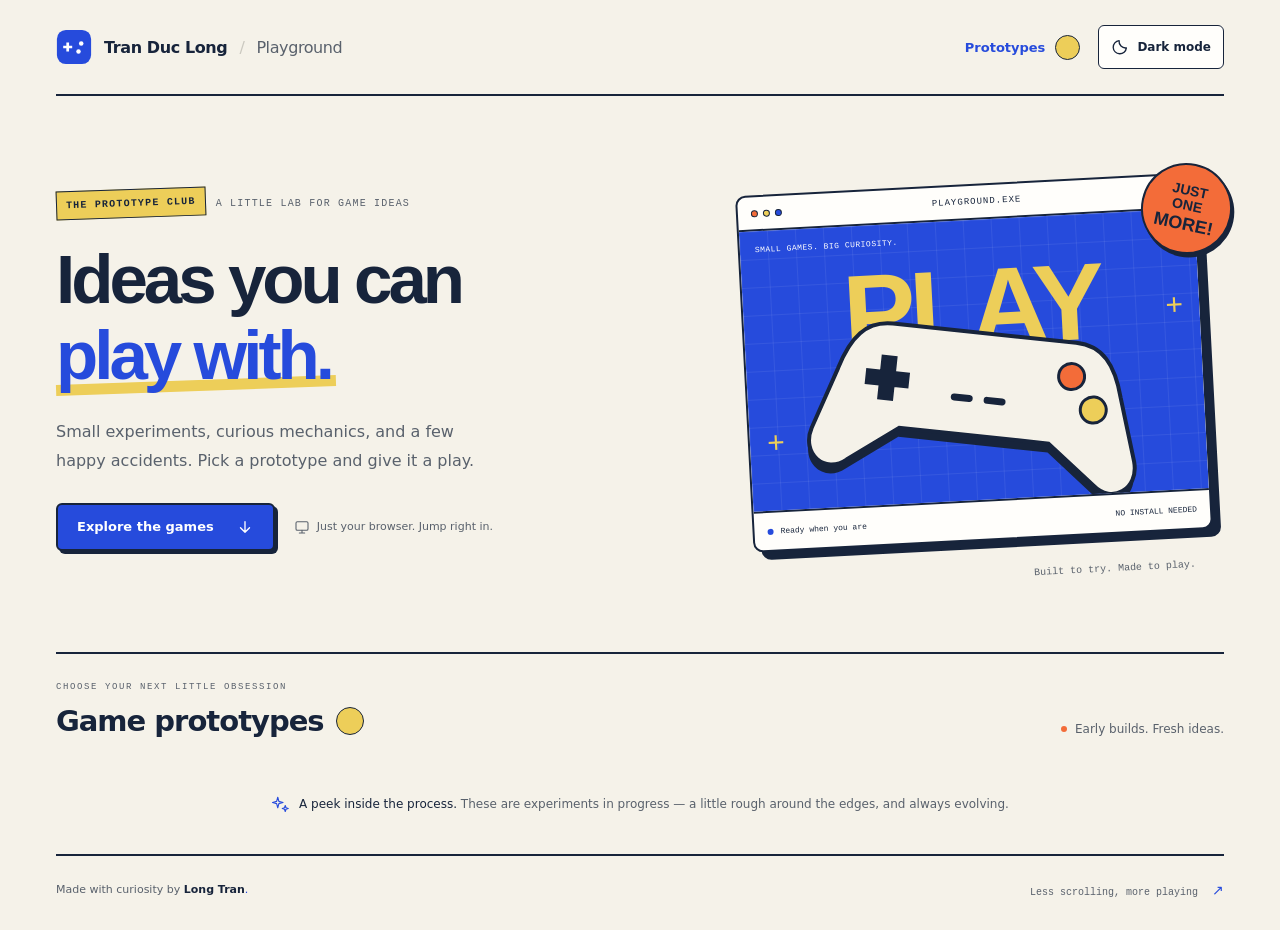
==== commit 0da998a0: "Add persistent dark mode to prototype homepage" ====
--- a/site/index.html
+++ b/site/index.html
@@ -7,6 +7,7 @@
   <meta name="theme-color" content="#f5f2e9">
   <title>Game Prototypes · Long Tran</title>
   <link rel="icon" href="./assets/playground.svg" type="image/svg+xml">
+  <script src="./theme.js"></script>
   <link rel="stylesheet" href="./catalog.css">
   <script src="./catalog.js" defer></script>
 </head>
@@ -20,6 +21,11 @@
       </div>
       <nav class="navigation" aria-label="Main navigation">
         <a class="current" href="#prototypes">Prototypes <span class="nav-count"><!-- COUNT --></span></a>
+        <button class="theme-toggle" type="button" aria-label="Dark mode" aria-pressed="false" title="Switch to dark mode" hidden>
+          <svg class="theme-icon-moon" viewBox="0 0 24 24" fill="none" aria-hidden="true"><path d="M20.5 13.2A8.7 8.7 0 0 1 10.8 3.5a8.8 8.8 0 1 0 9.7 9.7Z" stroke="currentColor" stroke-width="1.8" stroke-linecap="round" stroke-linejoin="round"/></svg>
+          <svg class="theme-icon-sun" viewBox="0 0 24 24" fill="none" aria-hidden="true"><circle cx="12" cy="12" r="4" stroke="currentColor" stroke-width="1.8"/><path d="M12 2v2m0 16v2M2 12h2m16 0h2M5 5l1.5 1.5m11 11L19 19M5 19l1.5-1.5m11-11L19 5" stroke="currentColor" stroke-width="1.8" stroke-linecap="round"/></svg>
+          <span>Dark mode</span>
+        </button>
       </nav>
     </header>
     <main>
--- a/site/catalog.css
+++ b/site/catalog.css
@@ -11,6 +11,12 @@
   --yellow: #edce59;
   --line: #cbc9c0;
   --media-overlay: #17243bea;
+  --outline: #17243b;
+  --shadow: #17243b;
+  --label-ink: #17243b;
+  --button-bg: #264bdc;
+  --screen-bg: #264bdc;
+  --headline-mark: #edce59;
   --radius: 12px;
   --font-body: "Segoe UI", system-ui, sans-serif;
   --font-display: "Arial Black", "Segoe UI", sans-serif;
@@ -19,74 +25,96 @@
   color: var(--ink);
   background: var(--bg);
 }
+:root[data-theme="dark"] {
+  color-scheme: dark;
+  --bg: #111522;
+  --surface: #1b2233;
+  --ink: #f1f2f8;
+  --muted: #b1b8c8;
+  --accent: #9aafff;
+  --accent-hover: #3658d4;
+  --button-bg: #4267f0;
+  --line: #3b465b;
+  --outline: #64728b;
+  --shadow: #080b13;
+  --headline-mark: #584c2b;
+}
 * { box-sizing: border-box; }
 html { scroll-behavior: smooth; }
 body { margin: 0; -webkit-font-smoothing: antialiased; }
+button { font: inherit; touch-action: manipulation; }
 a { color: inherit; text-decoration: none; touch-action: manipulation; }
 svg { flex-shrink: 0; }
-a:focus-visible, .library:focus-visible { outline: 3px solid var(--accent); outline-offset: 6px; border-radius: 4px; }
-.skip-link { position: fixed; z-index: 10; top: 12px; left: 12px; padding: 12px 20px; color: var(--on-accent); background: var(--accent); border-radius: 6px; transform: translateY(-160%); }
+a:focus-visible, button:focus-visible, .library:focus-visible { outline: 3px solid var(--accent); outline-offset: 6px; border-radius: 4px; }
+.skip-link { position: fixed; z-index: 10; top: 12px; left: 12px; padding: 12px 20px; color: var(--on-accent); background: var(--button-bg); border-radius: 6px; transform: translateY(-160%); }
 .skip-link:focus { transform: translateY(0); }
 .catalog { width: min(100% - 112px, 1248px); margin: 0 auto; }
-.site-header { display: flex; align-items: center; justify-content: space-between; gap: 24px; min-height: 96px; border-bottom: 2px solid var(--ink); }
+.site-header { display: flex; align-items: center; justify-content: space-between; gap: 24px; min-height: 96px; border-bottom: 2px solid var(--outline); }
 .brand { display: inline-flex; align-items: center; gap: 12px; min-height: 44px; font-size: 16px; font-weight: 700; letter-spacing: -.4px; }
-.brand-mark { width: 36px; height: 36px; color: var(--accent); }
+.brand-mark { width: 36px; height: 36px; color: var(--button-bg); }
 .brand-divider { margin: 0 12px; color: var(--line); font-weight: 400; }
 .brand-section { color: var(--muted); font-weight: 400; }
-.navigation { font-size: 13px; font-weight: 650; }
+.navigation { display: flex; align-items: center; gap: 18px; font-size: 13px; font-weight: 650; }
 .navigation a { display: inline-flex; align-items: center; gap: 10px; min-height: 44px; }
 .navigation .current { color: var(--accent); }
-.nav-count { display: grid; place-items: center; min-width: 25px; min-height: 25px; padding: 0 5px; color: var(--ink); background: var(--yellow); border: 1px solid var(--ink); border-radius: 50%; font: 11px var(--font-mono); }
+.theme-toggle { display: inline-flex; justify-content: center; align-items: center; gap: 8px; min-width: 44px; min-height: 44px; padding: 0 12px; border: 1px solid var(--outline); border-radius: 6px; background: var(--surface); color: var(--ink); cursor: pointer; font-size: 12px; font-weight: 650; }
+.theme-toggle[hidden] { display: none; }
+.theme-toggle:hover { color: var(--accent); border-color: var(--accent); }
+.theme-toggle[aria-pressed="true"] { border-color: var(--accent); }
+.theme-toggle svg { width: 18px; height: 18px; }
+.theme-icon-sun, [data-theme="dark"] .theme-icon-moon { display: none; }
+[data-theme="dark"] .theme-icon-sun { display: block; }
+.nav-count { display: grid; place-items: center; min-width: 25px; min-height: 25px; padding: 0 5px; color: var(--label-ink); background: var(--yellow); border: 1px solid var(--label-ink); border-radius: 50%; font: 11px var(--font-mono); }
 .intro { display: grid; grid-template-columns: 1.15fr 1fr; align-items: center; gap: 60px; padding: 75px 0 83px; }
 .eyebrow { display: flex; align-items: center; flex-wrap: wrap; gap: 10px; margin: 0 0 24px; color: var(--muted); font: 10px/1.5 var(--font-mono); letter-spacing: 1.2px; text-transform: uppercase; }
-.eyebrow-label { padding: 6px 9px; background: var(--yellow); color: var(--ink); border: 1px solid var(--ink); transform: rotate(-2deg); font-weight: 700; }
+.eyebrow-label { padding: 6px 9px; background: var(--yellow); color: var(--label-ink); border: 1px solid var(--label-ink); transform: rotate(-2deg); font-weight: 700; }
 .status-dot { display: inline-block; width: 6px; height: 6px; flex: 0 0 6px; border-radius: 50%; background: var(--accent); }
 h1 { width: fit-content; margin: 0; font-family: var(--font-display); font-size: clamp(50px, 5.4vw, 76px); line-height: 1.09; font-weight: 900; letter-spacing: -4px; }
 h1 > span { position: relative; isolation: isolate; display: inline-block; color: var(--accent); }
-h1 > span::after { position: absolute; z-index: -1; content: ""; left: 0; right: -5px; bottom: 2px; height: 11px; background: var(--yellow); transform: rotate(-2deg); }
+h1 > span::after { position: absolute; z-index: -1; content: ""; left: 0; right: -5px; bottom: 2px; height: 11px; background: var(--headline-mark); transform: rotate(-2deg); }
 .description { max-width: 420px; margin: 25px 0 27px; color: var(--muted); font-size: 16px; line-height: 1.8; }
 .intro-actions { display: flex; align-items: center; flex-wrap: wrap; gap: 19px; }
-.button { display: inline-flex; justify-content: center; align-items: center; gap: 22px; min-height: 48px; padding: 0 19px; border: 2px solid var(--ink); border-radius: 6px; font-size: 13px; font-weight: 700; transition: background .18s, transform .18s, box-shadow .18s; }
+.button { display: inline-flex; justify-content: center; align-items: center; gap: 22px; min-height: 48px; padding: 0 19px; border: 2px solid var(--outline); border-radius: 6px; font-size: 13px; font-weight: 700; transition: background .18s, transform .18s, box-shadow .18s; }
 .button svg { width: 18px; height: 18px; }
-.button-primary { color: var(--on-accent); background: var(--accent); box-shadow: 3px 3px 0 var(--ink); }
-.button-primary:hover { background: var(--accent-hover); transform: translate(-1px, -2px); box-shadow: 5px 5px 0 var(--ink); }
-.button-primary:active { transform: translate(2px, 2px); box-shadow: 1px 1px 0 var(--ink); }
+.button-primary { color: var(--on-accent); background: var(--button-bg); box-shadow: 3px 3px 0 var(--shadow); }
+.button-primary:hover { background: var(--accent-hover); transform: translate(-1px, -2px); box-shadow: 5px 5px 0 var(--shadow); }
+.button-primary:active { transform: translate(2px, 2px); box-shadow: 1px 1px 0 var(--shadow); }
 .browser-note { display: inline-flex; align-items: center; gap: 7px; color: var(--muted); font-size: 11px; }
 .browser-note svg { width: 16px; height: 16px; }
 .hero-art { position: relative; width: 100%; max-width: 480px; padding: 13px 20px 28px 0; justify-self: end; }
-.arcade-window { overflow: hidden; border: 2px solid var(--ink); border-radius: 10px; background: var(--surface); box-shadow: 8px 8px 0 var(--ink); transform: rotate(-3deg); }
-.arcade-toolbar { display: flex; justify-content: space-between; align-items: center; gap: 10px; height: 34px; padding: 0 13px; border-bottom: 2px solid var(--ink); font: 9px var(--font-mono); letter-spacing: 1px; }
+.arcade-window { overflow: hidden; border: 2px solid var(--outline); border-radius: 10px; background: var(--surface); box-shadow: 8px 8px 0 var(--shadow); transform: rotate(-3deg); }
+.arcade-toolbar { display: flex; justify-content: space-between; align-items: center; gap: 10px; height: 34px; padding: 0 13px; border-bottom: 2px solid var(--outline); font: 9px var(--font-mono); letter-spacing: 1px; }
 .window-dots { display: flex; gap: 5px; }
-.window-dots i { width: 7px; height: 7px; border: 1px solid var(--ink); border-radius: 50%; }
+.window-dots i { width: 7px; height: 7px; border: 1px solid var(--outline); border-radius: 50%; }
 .window-dots i:first-child { background: var(--warm); }
 .window-dots i:nth-child(2) { background: var(--yellow); }
 .window-dots i:last-child { background: var(--accent); }
-.arcade-screen { position: relative; display: flex; justify-content: center; align-items: flex-start; height: 280px; padding-top: 34px; overflow: hidden; color: var(--on-accent); background-color: var(--accent); background-image: linear-gradient(#ffffff12 1px, transparent 1px), linear-gradient(90deg, #ffffff12 1px, transparent 1px); background-size: 28px 28px; }
+.arcade-screen { position: relative; display: flex; justify-content: center; align-items: flex-start; height: 280px; padding-top: 34px; overflow: hidden; color: var(--on-accent); background-color: var(--screen-bg); background-image: linear-gradient(#ffffff12 1px, transparent 1px), linear-gradient(90deg, #ffffff12 1px, transparent 1px); background-size: 28px 28px; }
 .screen-label { position: absolute; display: flex; justify-content: space-between; left: 15px; right: 15px; top: 14px; font: 8px var(--font-mono); letter-spacing: .5px; text-transform: uppercase; }
 .screen-word { font: 900 clamp(70px, 8.5vw, 120px)/1 var(--font-display); letter-spacing: -6px; color: var(--yellow); }
 .controller { position: absolute; width: 79%; height: auto; bottom: 8px; left: 11%; transform: rotate(9deg); }
 .screen-cross { position: absolute; font: 30px var(--font-mono); color: var(--yellow); }
 .cross-one { left: 17px; bottom: 49px; }
 .cross-two { right: 16px; top: 80px; }
-.arcade-status { display: flex; justify-content: space-between; align-items: center; gap: 10px; min-height: 39px; padding: 0 13px; border-top: 2px solid var(--ink); font: 8px var(--font-mono); }
+.arcade-status { display: flex; justify-content: space-between; align-items: center; gap: 10px; min-height: 39px; padding: 0 13px; border-top: 2px solid var(--outline); font: 8px var(--font-mono); }
 .arcade-status > span:first-child { display: inline-flex; align-items: center; gap: 7px; }
-.play-sticker { position: absolute; top: -8px; right: -8px; display: flex; flex-direction: column; justify-content: center; width: 91px; height: 91px; border: 2px solid var(--ink); border-radius: 50%; background: var(--warm); box-shadow: 3px 3px 0 var(--ink); color: var(--ink); text-align: center; font: 900 14px/1.12 var(--font-display); transform: rotate(12deg); }
+.play-sticker { position: absolute; top: -8px; right: -8px; display: flex; flex-direction: column; justify-content: center; width: 91px; height: 91px; border: 2px solid var(--label-ink); border-radius: 50%; background: var(--warm); box-shadow: 3px 3px 0 var(--shadow); color: var(--label-ink); text-align: center; font: 900 14px/1.12 var(--font-display); transform: rotate(12deg); }
 .play-sticker > span { font-size: 18px; }
 .art-caption { position: absolute; bottom: -5px; right: 28px; color: var(--muted); font: 10px var(--font-mono); transform: rotate(-3deg); }
 .library { scroll-margin-top: 30px; padding-bottom: 40px; }
-.library-heading { display: flex; justify-content: space-between; align-items: flex-end; flex-wrap: wrap; gap: 20px; padding: 27px 0 25px; border-top: 2px solid var(--ink); }
+.library-heading { display: flex; justify-content: space-between; align-items: flex-end; flex-wrap: wrap; gap: 20px; padding: 27px 0 25px; border-top: 2px solid var(--outline); }
 .section-eyebrow { margin-bottom: 8px; font-size: 9px; letter-spacing: 1.6px; }
 h2 { display: flex; align-items: center; gap: 12px; margin: 0; font-size: 29px; line-height: 1.25; font-weight: 750; letter-spacing: -1px; }
-.collection-count { display: grid; place-items: center; min-width: 28px; min-height: 28px; padding: 3px 7px; border: 1px solid var(--ink); border-radius: 50%; color: var(--ink); background: var(--yellow); font: 12px/1 var(--font-mono); letter-spacing: 0; }
+.collection-count { display: grid; place-items: center; min-width: 28px; min-height: 28px; padding: 3px 7px; border: 1px solid var(--label-ink); border-radius: 50%; color: var(--label-ink); background: var(--yellow); font: 12px/1 var(--font-mono); letter-spacing: 0; }
 .library-note { display: flex; align-items: center; gap: 8px; margin: 0 0 3px; color: var(--muted); font-size: 12px; }
 .library-note .status-dot { background: var(--warm); }
 .games { display: grid; grid-template-columns: repeat(3, minmax(0, 1fr)); gap: 24px; margin: 0; padding: 0; list-style: none; }
 .games > li { min-width: 0; }
-.game { display: flex; flex-direction: column; height: 100%; overflow: hidden; border: 2px solid var(--ink); border-radius: var(--radius); background: var(--surface); box-shadow: 4px 4px 0 var(--ink); transition: transform .2s, box-shadow .2s; }
-.game:hover { transform: translate(-2px, -4px); box-shadow: 7px 8px 0 var(--ink); }
-.game:active { transform: translate(2px, 2px); box-shadow: 2px 2px 0 var(--ink); }
+.game { display: flex; flex-direction: column; height: 100%; overflow: hidden; border: 2px solid var(--outline); border-radius: var(--radius); background: var(--surface); box-shadow: 4px 4px 0 var(--shadow); transition: transform .2s, box-shadow .2s; }
+.game:hover { transform: translate(-2px, -4px); box-shadow: 7px 8px 0 var(--shadow); }
+.game:active { transform: translate(2px, 2px); box-shadow: 2px 2px 0 var(--shadow); }
 .game:focus-visible { outline-offset: 7px; border-radius: var(--radius); }
-.game-art { position: relative; overflow: hidden; aspect-ratio: 1.6; background: var(--ink); border-bottom: 2px solid var(--ink); }
+.game-art { position: relative; overflow: hidden; aspect-ratio: 1.6; background: var(--label-ink); border-bottom: 2px solid var(--outline); }
 .game-art img { display: block; width: 100%; height: 100%; object-fit: cover; transition: transform .3s, filter .2s, opacity .2s; }
 .game:hover .game-art img { transform: scale(1.035); }
 .game-demo { position: absolute; inset: 0; width: 100%; height: 100%; object-fit: contain; opacity: 0; pointer-events: none; transition: opacity .2s; }
@@ -99,8 +127,8 @@
 .is-previewing .preview-label-playing { display: inline; }
 .preview-enabled:focus-visible .preview-hint { display: inline-flex; }
 @media (hover: hover) and (pointer: fine) { .preview-enabled .preview-hint { display: inline-flex; } }
-.game-number { position: absolute; top: 14px; left: 14px; padding: 6px 8px; border: 1px solid var(--ink); border-radius: 4px; color: var(--ink); background: var(--surface); font: 9px var(--font-mono); letter-spacing: .8px; }
-.build-badge { position: absolute; top: 14px; right: 14px; display: flex; align-items: center; gap: 6px; padding: 6px 8px; color: var(--ink); background: var(--yellow); border: 1px solid var(--ink); border-radius: 4px; font: 9px var(--font-mono); letter-spacing: .3px; }
+.game-number { position: absolute; top: 14px; left: 14px; padding: 6px 8px; border: 1px solid var(--outline); border-radius: 4px; color: var(--ink); background: var(--surface); font: 9px var(--font-mono); letter-spacing: .8px; }
+.build-badge { position: absolute; top: 14px; right: 14px; display: flex; align-items: center; gap: 6px; padding: 6px 8px; color: var(--label-ink); background: var(--yellow); border: 1px solid var(--label-ink); border-radius: 4px; font: 9px var(--font-mono); letter-spacing: .3px; }
 .build-badge .status-dot { width: 4px; height: 4px; flex-basis: 4px; }
 .game-body { display: flex; flex-direction: column; flex: 1; padding: 23px 22px 19px; }
 .game-category { margin: 0 0 10px; color: var(--accent); font: 10px var(--font-mono); letter-spacing: 1px; text-transform: uppercase; }
@@ -116,7 +144,7 @@
 .playtest-note p { margin: 0; font-size: 12px; line-height: 1.7; }
 .playtest-note p > span { color: var(--muted); }
 .empty { padding: 48px 24px; border: 1px dashed var(--muted); border-radius: var(--radius); color: var(--muted); line-height: 1.7; text-align: center; }
-.site-footer { display: flex; justify-content: space-between; align-items: center; gap: 16px; padding: 25px 0 30px; border-top: 2px solid var(--ink); color: var(--muted); font-size: 11px; line-height: 1.7; }
+.site-footer { display: flex; justify-content: space-between; align-items: center; gap: 16px; padding: 25px 0 30px; border-top: 2px solid var(--outline); color: var(--muted); font-size: 11px; line-height: 1.7; }
 .site-footer p { margin: 0; }
 .site-footer a { color: var(--ink); font-weight: 650; }
 .site-footer a:hover { color: var(--accent); }
@@ -160,7 +188,9 @@
   .site-header { min-height: 76px; gap: 12px; }
   .brand { font-size: 14px; gap: 9px; }
   .brand-mark { width: 30px; height: 30px; }
-  .navigation { font-size: 12px; }
+  .navigation { gap: 10px; font-size: 12px; }
+  .theme-toggle { padding: 0; }
+  .theme-toggle > span { display: none; }
   .nav-count { display: none; }
   .intro { gap: 35px; padding: 35px 0 39px; }
   .intro .eyebrow { gap: 10px; margin-bottom: 21px; font-size: 8px; letter-spacing: .8px; }
@@ -172,7 +202,7 @@
   .button { min-height: 48px; font-size: 12px; }
   .browser-note { font-size: 10px; }
   .hero-art { max-width: 350px; padding: 8px 15px 24px 7px; }
-  .arcade-window { box-shadow: 5px 5px 0 var(--ink); }
+  .arcade-window { box-shadow: 5px 5px 0 var(--shadow); }
   .arcade-screen { height: 205px; }
   .screen-word { font-size: 88px; }
   .screen-label { font-size: 6px; left: 10px; right: 10px; }
@@ -196,6 +226,11 @@
   .library { padding-bottom: 30px; }
   .site-footer { align-items: flex-start; flex-direction: column; gap: 10px; padding: 22px 0 26px; }
 }
+@media (max-width: 360px) {
+  .brand { font-size: 13px; gap: 7px; }
+  .site-header { gap: 8px; }
+  .navigation { gap: 8px; font-size: 11px; }
+}
 @media (prefers-reduced-motion: reduce) {
   html { scroll-behavior: auto; }
   *, *::before, *::after { transition: none !important; }
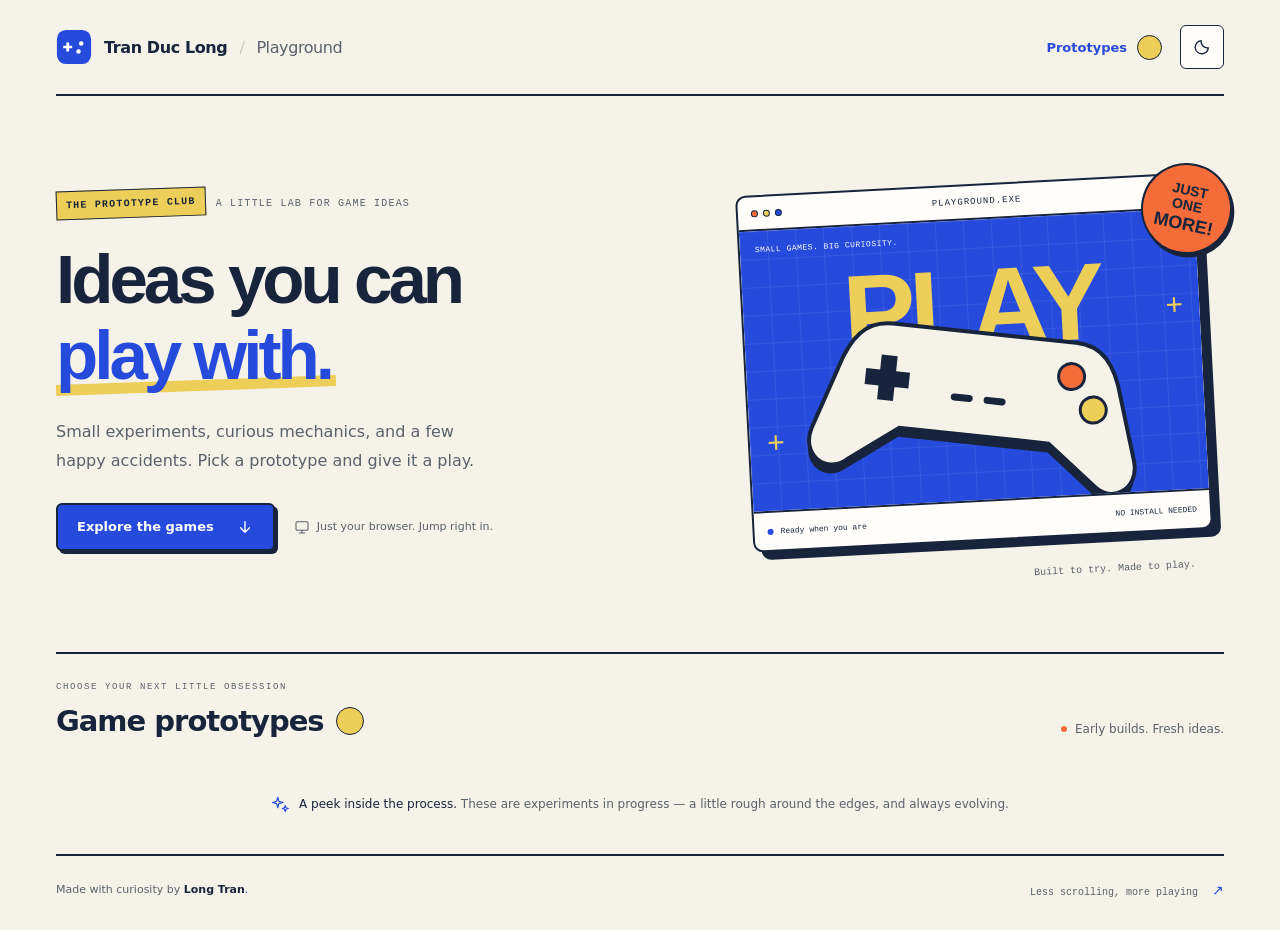
==== commit d8d13cea: "Show only icon on homepage theme toggle" ====
--- a/site/index.html
+++ b/site/index.html
@@ -24,7 +24,6 @@
         <button class="theme-toggle" type="button" aria-label="Dark mode" aria-pressed="false" title="Switch to dark mode" hidden>
           <svg class="theme-icon-moon" viewBox="0 0 24 24" fill="none" aria-hidden="true"><path d="M20.5 13.2A8.7 8.7 0 0 1 10.8 3.5a8.8 8.8 0 1 0 9.7 9.7Z" stroke="currentColor" stroke-width="1.8" stroke-linecap="round" stroke-linejoin="round"/></svg>
           <svg class="theme-icon-sun" viewBox="0 0 24 24" fill="none" aria-hidden="true"><circle cx="12" cy="12" r="4" stroke="currentColor" stroke-width="1.8"/><path d="M12 2v2m0 16v2M2 12h2m16 0h2M5 5l1.5 1.5m11 11L19 19M5 19l1.5-1.5m11-11L19 5" stroke="currentColor" stroke-width="1.8" stroke-linecap="round"/></svg>
-          <span>Dark mode</span>
         </button>
       </nav>
     </header>
--- a/site/catalog.css
+++ b/site/catalog.css
@@ -57,7 +57,7 @@
 .navigation { display: flex; align-items: center; gap: 18px; font-size: 13px; font-weight: 650; }
 .navigation a { display: inline-flex; align-items: center; gap: 10px; min-height: 44px; }
 .navigation .current { color: var(--accent); }
-.theme-toggle { display: inline-flex; justify-content: center; align-items: center; gap: 8px; min-width: 44px; min-height: 44px; padding: 0 12px; border: 1px solid var(--outline); border-radius: 6px; background: var(--surface); color: var(--ink); cursor: pointer; font-size: 12px; font-weight: 650; }
+.theme-toggle { display: inline-flex; justify-content: center; align-items: center; width: 44px; height: 44px; padding: 0; border: 1px solid var(--outline); border-radius: 6px; background: var(--surface); color: var(--ink); cursor: pointer; }
 .theme-toggle[hidden] { display: none; }
 .theme-toggle:hover { color: var(--accent); border-color: var(--accent); }
 .theme-toggle[aria-pressed="true"] { border-color: var(--accent); }
@@ -189,8 +189,6 @@
   .brand { font-size: 14px; gap: 9px; }
   .brand-mark { width: 30px; height: 30px; }
   .navigation { gap: 10px; font-size: 12px; }
-  .theme-toggle { padding: 0; }
-  .theme-toggle > span { display: none; }
   .nav-count { display: none; }
   .intro { gap: 35px; padding: 35px 0 39px; }
   .intro .eyebrow { gap: 10px; margin-bottom: 21px; font-size: 8px; letter-spacing: .8px; }
